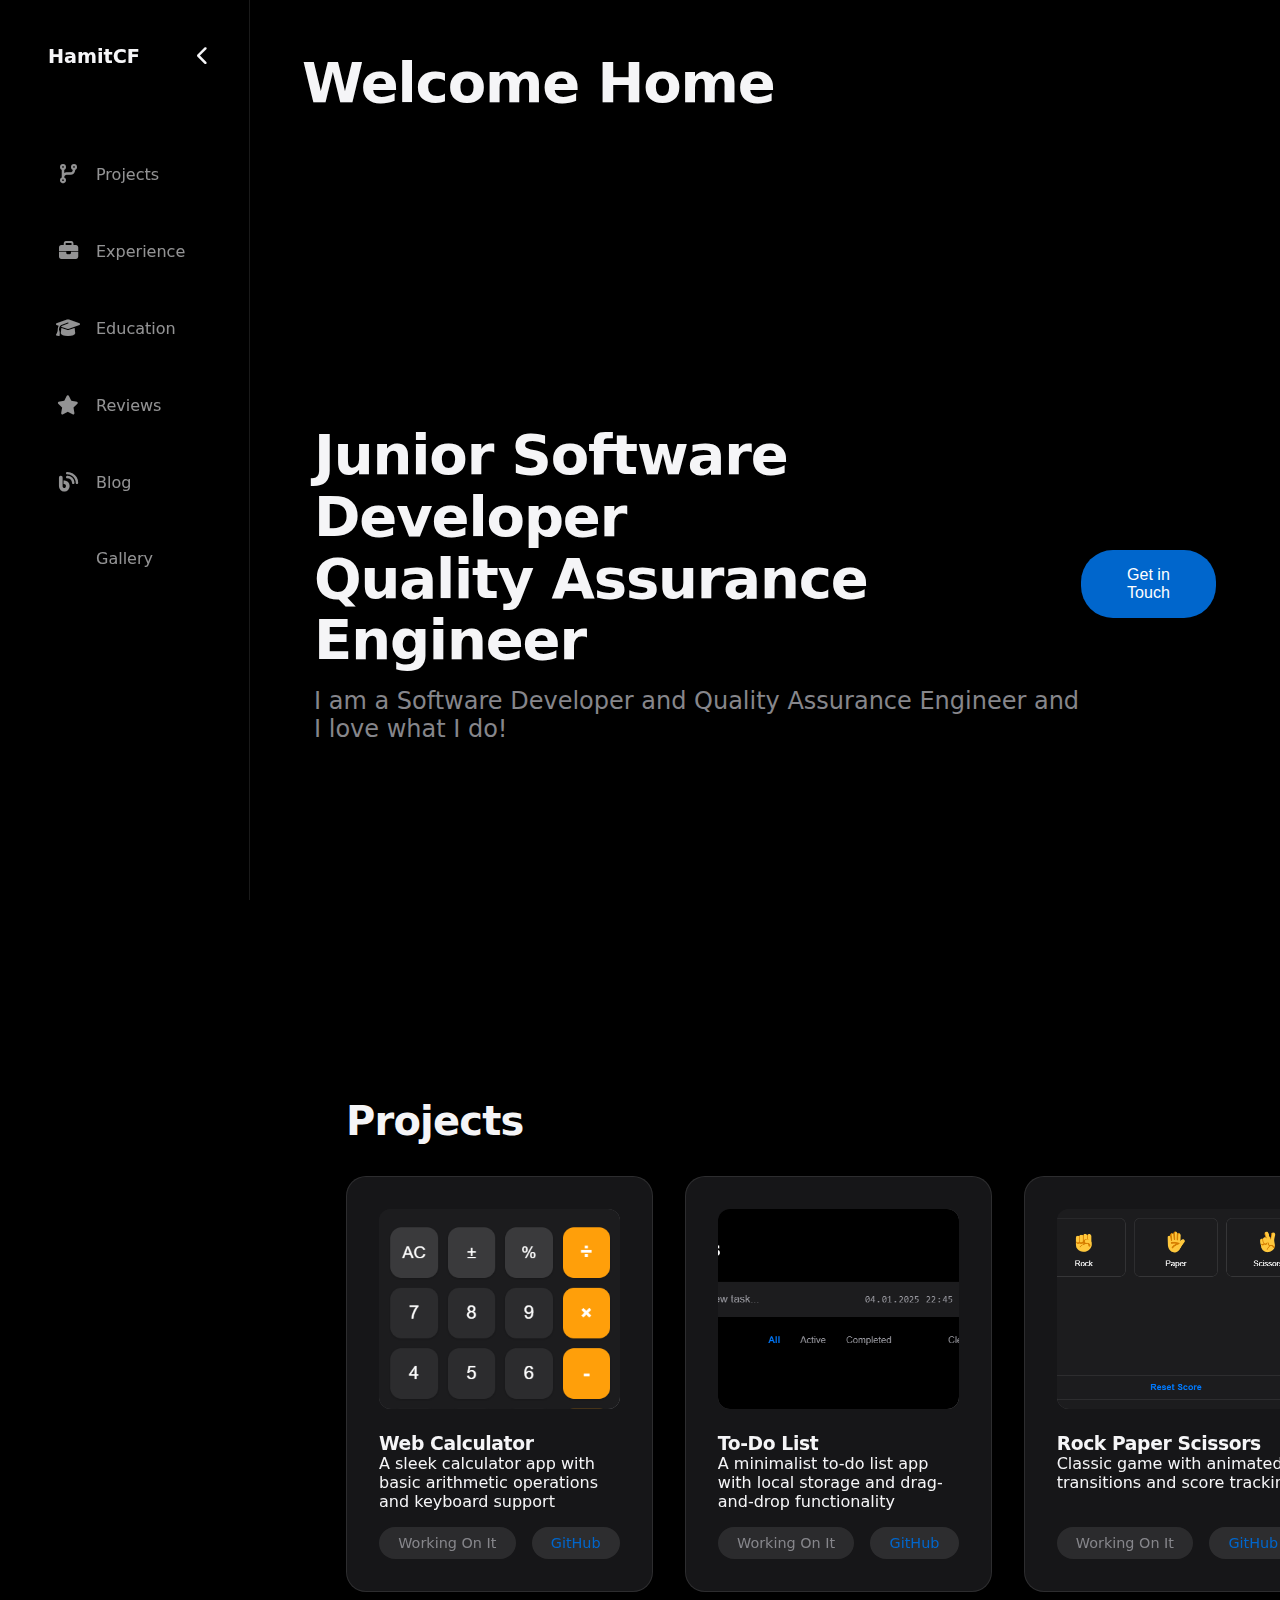
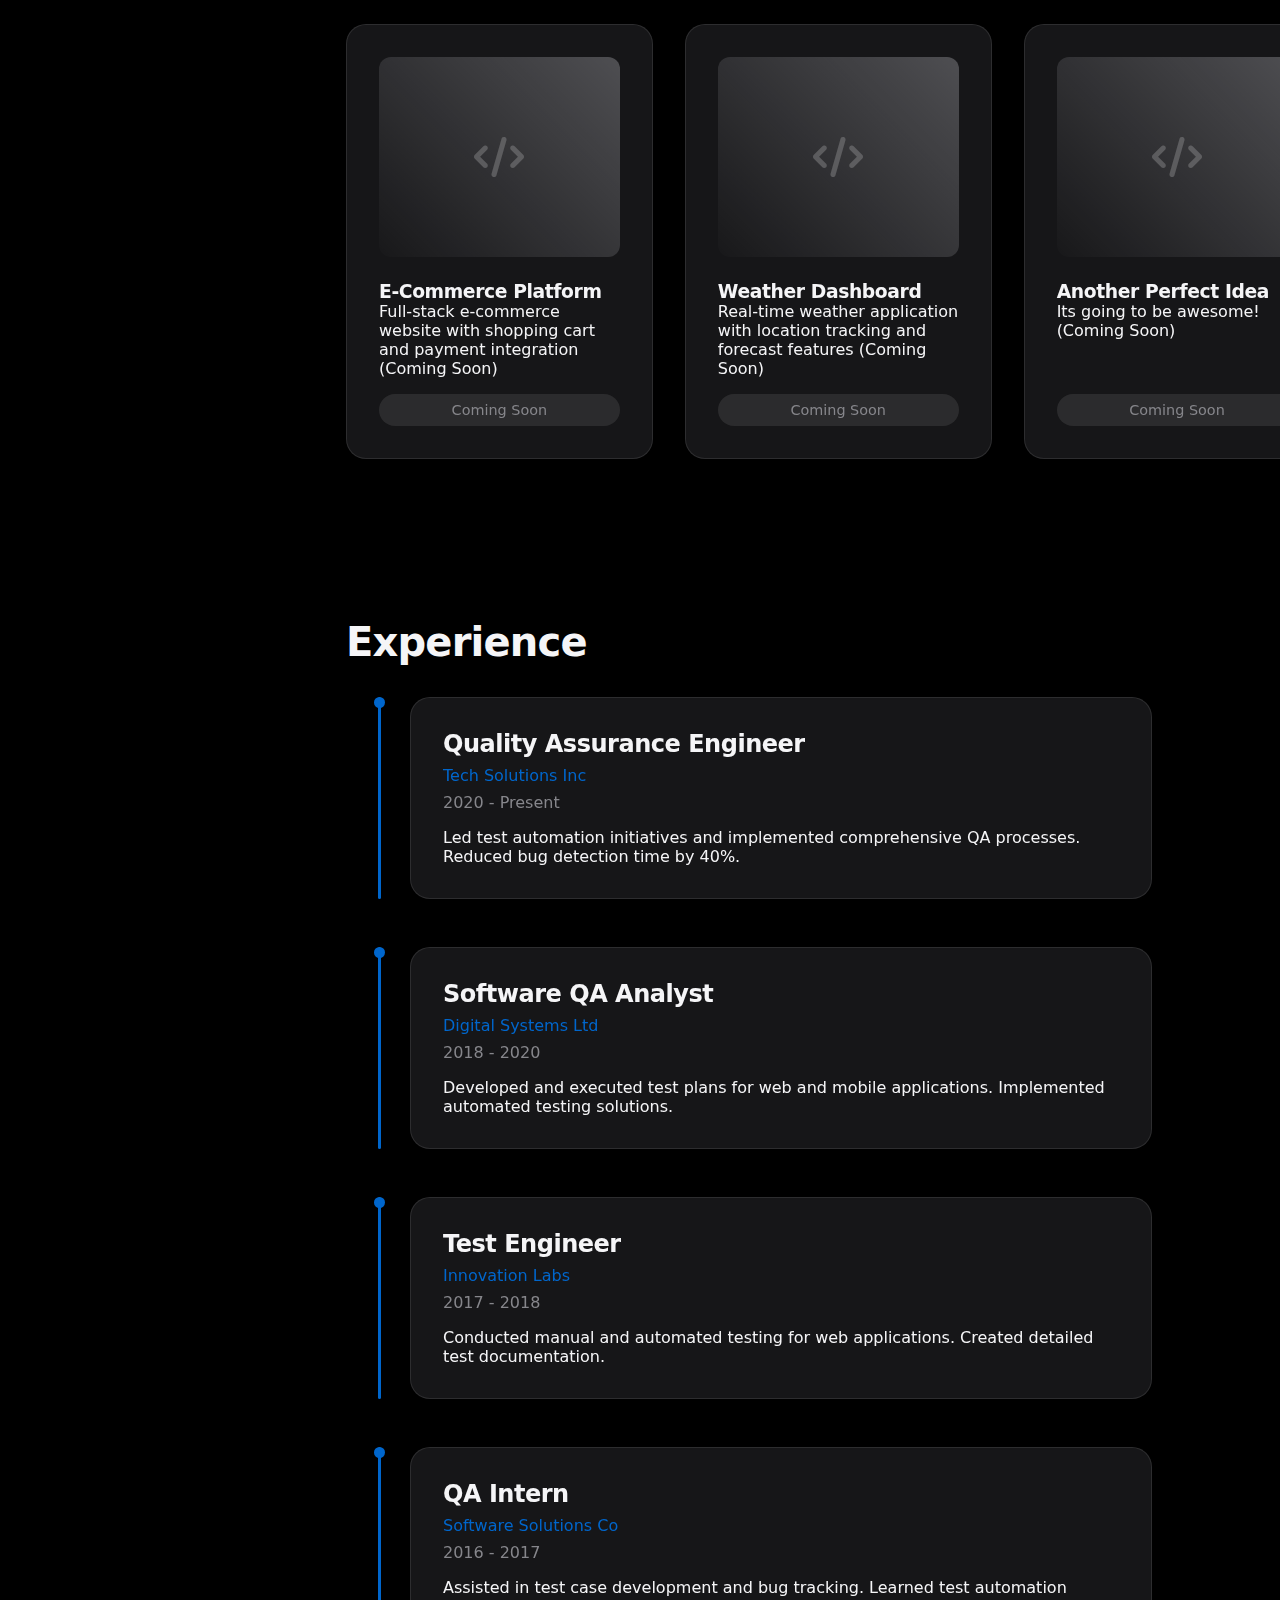
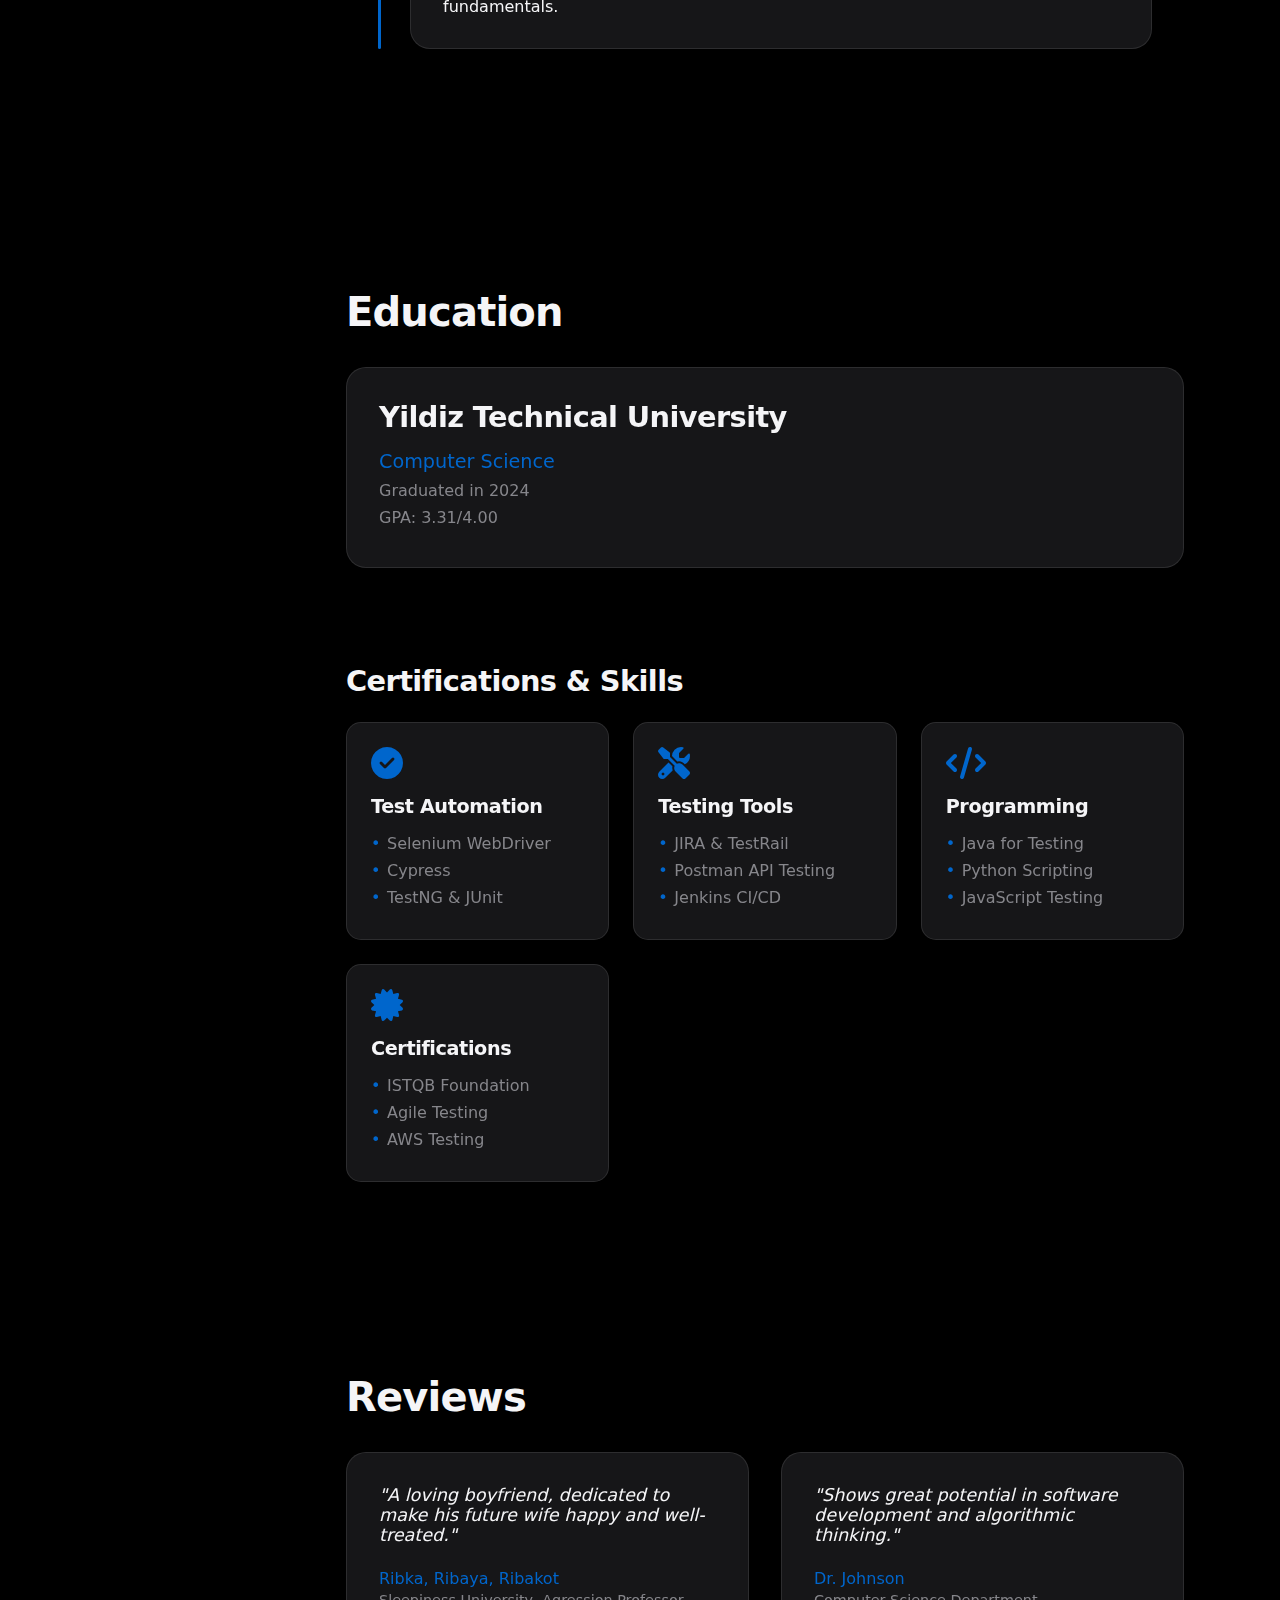
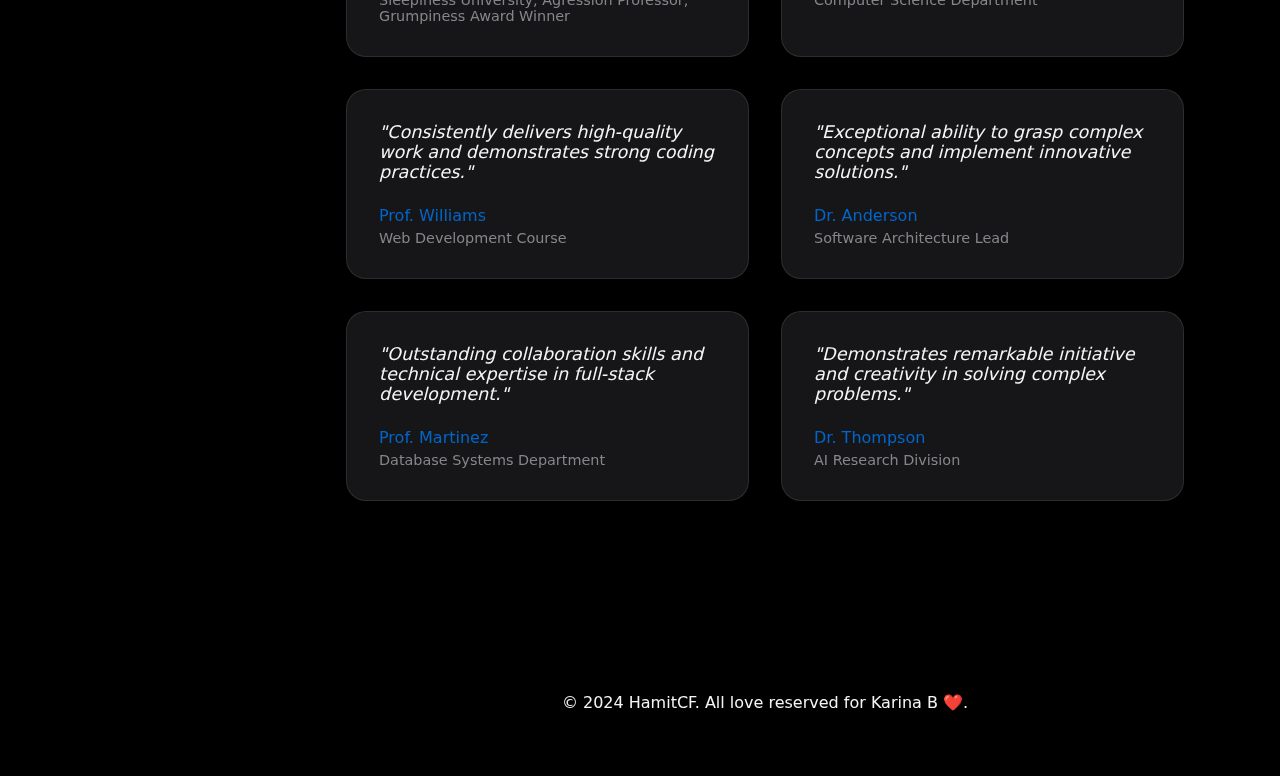
==== index.html @ ea226dde "update 19:34" ====
<!DOCTYPE html>
<html lang="en">
<head>
    <meta charset="UTF-8">
    <meta name="viewport" content="width=device-width, initial-scale=1.0">
    <meta name="theme-color" content="#000000">
    <title>Portfolio | Junior Software Developer / Quality Assurance Engineer</title>
    <link rel="stylesheet" href="styles.css">
    <link rel="stylesheet" href="https://cdnjs.cloudflare.com/ajax/libs/font-awesome/6.5.1/css/all.min.css">
</head>
<body>
    <div class="sidebar-overlay"></div>
    <nav class="sidebar">
        <div class="sidebar-header">
            <div class="nav-brand">HamitCF</div>
            <button class="sidebar-toggle" aria-label="Toggle sidebar">
                <i class="fas fa-chevron-left"></i>
            </button>
        </div>
        <div class="nav-links">
            <a href="#projects">
                <i class="fas fa-code-branch"></i>
                <span>Projects</span>
            </a>
            <a href="#experience">
                <i class="fas fa-briefcase"></i>
                <span>Experience</span>
            </a>
            <a href="#education">
                <i class="fas fa-graduation-cap"></i>
                <span>Education</span>
            </a>
            <a href="#reviews">
                <i class="fas fa-star"></i>
                <span>Reviews</span>
            </a>
            <a href="/web2.2/blog.html">
                <i class="fa-solid fa-blog"></i>
                <span>Blog</span>
            </a>
            <a href="/grid-gallery-design/index.html">
                <i class="fa fa-picture-o"></i>
                <span>Gallery</span>
            </a>
        </div>
    </nav>

    <main class="main-content">
        <header class="container">
            <h1>Welcome Home</h1>
        </header>

        <section class="hero">
            <div class="hero-content animate fade-in-left">
                <h1>Junior Software Developer 
                    <br> Quality Assurance Engineer</h1>
                <p>I am a Software Developer and Quality Assurance Engineer and I love what I do!</p>
            </div>
            <button class="cta-button animate fade-in-right" id="get-in-touch">Get in Touch</button>
        </section>

        <section id="projects" class="projects">
            <div class="section-container">
                <h2>Projects</h2>
                <div class="project-grid">
                    <div class="project-card">
                        <div class="project-image">
                            <img src="assets/projects/calculator.png" alt="Calculator Project" loading="lazy">
                        </div>
                        <h3>Web Calculator</h3>
                        <p>A sleek calculator app with basic arithmetic operations and keyboard support</p>
                        <div class="project-links">
                            <span class="project-link disabled">Working On It</span>
                            <!-- <a href="calculator/index.html" class="project-link">Live Demo</a> -->
                            <a href="https://github.com/hamitcf1/web2.2/tree/main/calculator" class="project-link">GitHub</a>
                        </div>
                    </div>
                    <div class="project-card">
                        <div class="project-image">
                            <img src="assets/projects/todo.png" alt="Todo List Project" loading="lazy">
                        </div>
                        <h3>To-Do List</h3>
                        <p>A minimalist to-do list app with local storage and drag-and-drop functionality</p>
                        <div class="project-links">
                            <span class="project-link disabled">Working On It</span>
                            <!-- <a href="todo/index.html" class="project-link">Live Demo</a> -->
                            <a href="https://github.com/hamitcf1/web2.2/tree/main/todo" class="project-link">GitHub</a>
                        </div>
                    </div>
                    <div class="project-card">
                        <div class="project-image">
                            <img src="assets/projects/rps.png" alt="Rock Paper Scissors Project" loading="lazy">
                        </div>
                        <h3>Rock Paper Scissors</h3>
                        <p>Classic game with animated transitions and score tracking</p>
                        <div class="project-links">
                            <span class="project-link disabled">Working On It</span>
                            <!-- <a href="rps/index.html" class="project-link">Live Demo</a> -->
                            <a href="https://github.com/hamitcf1/web2.2/tree/main/rps" class="project-link">GitHub</a>
                        </div>
                    </div>
                    <div class="project-card upcoming">
                        <div class="project-image upcoming-img"></div>
                        <h3>E-Commerce Platform</h3>
                        <p>Full-stack e-commerce website with shopping cart and payment integration (Coming Soon)</p>
                        <div class="project-links">
                            <span class="project-link disabled">Coming Soon</span>
                        </div>
                    </div>
                    <div class="project-card upcoming">
                        <div class="project-image upcoming-img"></div>
                        <h3>Weather Dashboard</h3>
                        <p>Real-time weather application with location tracking and forecast features (Coming Soon)</p>
                        <div class="project-links">
                            <span class="project-link disabled">Coming Soon</span>
                        </div>
                    </div>
                    <div class="project-card upcoming">
                        <div class="project-image upcoming-img"></div>
                        <h3>Another Perfect Idea</h3>
                        <p>Its going to be awesome! <br> (Coming Soon)</p>
                        <div class="project-links">
                            <span class="project-link disabled">Coming Soon</span>
                        </div>
                    </div>
                </div>
            </div>
        </section>

        <section id="experience" class="section">
            <div class="section-container">
                <h2>Experience</h2>
                <div class="timeline">
                    <div class="timeline-item animate fade-in-left delay-1">
                        <div class="timeline-content">
                            <h3>Quality Assurance Engineer</h3>
                            <p class="company">Tech Solutions Inc</p>
                            <p class="period">2020 - Present</p>
                            <p class="description">Led test automation initiatives and implemented comprehensive QA processes. Reduced bug detection time by 40%.</p>
                        </div>
                    </div>
                    
                    <div class="timeline-item animate fade-in-left delay-2">
                        <div class="timeline-content">
                            <h3>Software QA Analyst</h3>
                            <p class="company">Digital Systems Ltd</p>
                            <p class="period">2018 - 2020</p>
                            <p class="description">Developed and executed test plans for web and mobile applications. Implemented automated testing solutions.</p>
                        </div>
                    </div>
                    
                    <div class="timeline-item animate fade-in-left delay-3">
                        <div class="timeline-content">
                            <h3>Test Engineer</h3>
                            <p class="company">Innovation Labs</p>
                            <p class="period">2017 - 2018</p>
                            <p class="description">Conducted manual and automated testing for web applications. Created detailed test documentation.</p>
                        </div>
                    </div>
                    
                    <div class="timeline-item animate fade-in-left delay-4">
                        <div class="timeline-content">
                            <h3>QA Intern</h3>
                            <p class="company">Software Solutions Co</p>
                            <p class="period">2016 - 2017</p>
                            <p class="description">Assisted in test case development and bug tracking. Learned test automation fundamentals.</p>
                        </div>
                    </div>
                </div>
            </div>
        </section>

        <section id="education" class="section">
            <div class="section-container">
                <h2>Education</h2>
                <div class="education-wrapper">
                    <div class="education-main">
                        <div class="education-card">
                            <h3>Yildiz Technical University</h3>
                            <p class="degree">Computer Science</p>
                            <p class="period">Graduated in 2024</p>
                            <p class="gpa">GPA: 3.31/4.00</p>
                        </div>
                    </div>
                    
                    <div class="certificates-section">
                        <h3>Certifications & Skills</h3>
                        <div class="certificates-grid">
                            <div class="cert-card">
                                <i class="fas fa-check-circle"></i>
                                <h4>Test Automation</h4>
                                <ul>
                                    <li>Selenium WebDriver</li>
                                    <li>Cypress</li>
                                    <li>TestNG & JUnit</li>
                                </ul>
                            </div>
                            <div class="cert-card">
                                <i class="fas fa-tools"></i>
                                <h4>Testing Tools</h4>
                                <ul>
                                    <li>JIRA & TestRail</li>
                                    <li>Postman API Testing</li>
                                    <li>Jenkins CI/CD</li>
                                </ul>
                            </div>
                            <div class="cert-card">
                                <i class="fas fa-code"></i>
                                <h4>Programming</h4>
                                <ul>
                                    <li>Java for Testing</li>
                                    <li>Python Scripting</li>
                                    <li>JavaScript Testing</li>
                                </ul>
                            </div>
                            <div class="cert-card">
                                <i class="fas fa-certificate"></i>
                                <h4>Certifications</h4>
                                <ul>
                                    <li>ISTQB Foundation</li>
                                    <li>Agile Testing</li>
                                    <li>AWS Testing</li>
                                </ul>
                            </div>
                        </div>
                    </div>
                </div>
            </div>
        </section>

        <section id="reviews" class="section">
            <div class="section-container">
                <h2>Reviews</h2>
                <div class="reviews-grid">
                    <div class="review-card animate fade-in-up delay-1">
                        <p class="review-text">"A loving boyfriend, dedicated to make his future wife happy and well-treated."</p>
                        <div class="reviewer">
                            <p class="reviewer-name">Ribka, Ribaya, Ribakot</p>
                            <p class="reviewer-title">Sleepiness University, Agression Professor, Grumpiness Award Winner</p>
                        </div>
                    </div>
                    <div class="review-card animate fade-in-up delay-2">
                        <p class="review-text">"Shows great potential in software development and algorithmic thinking."</p>
                        <div class="reviewer">
                            <p class="reviewer-name">Dr. Johnson</p>
                            <p class="reviewer-title">Computer Science Department</p>
                        </div>
                    </div>
                    <div class="review-card animate fade-in-up delay-3">
                        <p class="review-text">"Consistently delivers high-quality work and demonstrates strong coding practices."</p>
                        <div class="reviewer">
                            <p class="reviewer-name">Prof. Williams</p>
                            <p class="reviewer-title">Web Development Course</p>
                        </div>
                    </div>
                    <div class="review-card animate fade-in-up delay-4">
                        <p class="review-text">"Exceptional ability to grasp complex concepts and implement innovative solutions."</p>
                        <div class="reviewer">
                            <p class="reviewer-name">Dr. Anderson</p>
                            <p class="reviewer-title">Software Architecture Lead</p>
                        </div>
                    </div>
                    <div class="review-card animate fade-in-up delay-5">
                        <p class="review-text">"Outstanding collaboration skills and technical expertise in full-stack development."</p>
                        <div class="reviewer">
                            <p class="reviewer-name">Prof. Martinez</p>
                            <p class="reviewer-title">Database Systems Department</p>
                        </div>
                    </div>
                    <div class="review-card animate fade-in-up delay-6">
                        <p class="review-text">"Demonstrates remarkable initiative and creativity in solving complex problems."</p>
                        <div class="reviewer">
                            <p class="reviewer-name">Dr. Thompson</p>
                            <p class="reviewer-title">AI Research Division</p>
                        </div>
                    </div>
                </div>
            </div>
        </section>

        <div id="contact-modal" class="modal">
            <div class="modal-content animate scale-up">
                <button class="modal-close">×</button>
                <h2>Get in Touch</h2>
                <div class="contact-links">
                    <a href="https://github.com/hamitcf1" class="contact-link">
                        <i class="fab fa-github"></i>
                        GitHub
                    </a>
                    <a href="https://linkedin.com/in/hamitcf" class="contact-link">
                        <i class="fab fa-linkedin"></i>
                        LinkedIn
                    </a>
                    <a href="https://x.com/hamitcf" class="contact-link">
                        <i class="fa-brands fa-x-twitter"></i>
                        X
                    </a>
                    <a href="mailto:hamitfindik2@gmail.com" class="contact-link">
                        <i class="fas fa-envelope"></i>
                        hamitfindik2@gmail.com
                    </a>
                </div>
            </div>
        </div>

        <footer class="footer">
            <div class="footer-content">
                <p>&copy; 2024 HamitCF. All love reserved for Karina B &#10084;&#65039;.</p>
            </div>
        </footer>
    </main>
    <script src="script.js"></script>
    <script src="projects.js"></script>
</body>
</html>
---- styles.css ----
:root {
    --background: #000000;
    --text: #f5f5f7;
    --secondary-text: #86868b;
    --accent: #0066cc;
    --card-bg: rgba(28, 28, 30, 0.8);
    --nav-bg: rgba(0, 0, 0, 0.8);
    --border-color: rgba(255, 255, 255, 0.1);
    --container-width: 1200px;
    --spacing-lg: 20px;
    --font-primary: -apple-system, BlinkMacSystemFont, 'SF Pro Text', 'SF Pro Display', system-ui, sans-serif;
    --font-display: 'SF Pro Display', -apple-system, BlinkMacSystemFont, system-ui, sans-serif;
}

* {
    margin: 0;
    padding: 0;
    box-sizing: border-box;
}

body {
    font-family: var(--font-primary);
    background-color: var(--background);
    color: var(--text);
    transition: background-color 0.3s ease, color 0.3s ease;
    -webkit-font-smoothing: antialiased;
    -moz-osx-font-smoothing: grayscale;
}

.sidebar {
    position: fixed;
    left: 0;
    top: 0;
    height: 100vh;
    width: 250px;
    background: var(--nav-bg);
    backdrop-filter: blur(10px);
    padding: 2rem;
    display: flex;
    flex-direction: column;
    z-index: 1000;
    transition: all 0.3s ease;
    border-right: 1px solid var(--border-color);
}

/* Collapsed sidebar state */
.sidebar.collapsed {
    width: 80px;
    padding: 2rem 1rem;
}

.sidebar-header {
    display: flex;
    align-items: center;
    justify-content: space-between;
    margin-bottom: 2rem;
}

.sidebar-toggle {
    background: none;
    border: none;
    color: var(--text);
    cursor: pointer;
    padding: 0.5rem;
    border-radius: 50%;
    display: flex;
    align-items: center;
    justify-content: center;
    transition: all 0.3s ease;
}

.sidebar-toggle:hover {
    background: rgba(0, 122, 255, 0.1);
    color: var(--accent);
}

/* Rotate icon when sidebar is collapsed */
.sidebar.collapsed .sidebar-toggle i {
    transform: rotate(180deg);
}

/* Adjust nav links in collapsed state */
.sidebar.collapsed .nav-links a span {
    opacity: 0;
    width: 0;
    display: none;
}

.sidebar.collapsed .nav-brand {
    font-size: 0;
}

.sidebar.collapsed .nav-brand::first-letter {
    font-size: 1.2rem;
}

.nav-links {
    display: flex;
    flex-direction: column;
    gap: 1rem;
    margin-top: 2rem;
    align-items: flex-start;
    width: 100%;
}

.nav-links a {
    display: flex;
    align-items: center;
    gap: 1rem;
    width: 100%;
    padding: 0.8rem 1rem;
    border-radius: 0.8rem;
    transition: all 0.3s ease;
    color: var(--text);
    opacity: 0.7;
}

.nav-links a i {
    min-width: 24px;
    text-align: center;
    font-size: 1.1rem;
}

.theme-toggle {
    display: none;
}

.main-content {
    margin-left: 250px;
    padding: 2rem;
    transition: margin-left 0.3s ease;
}

.main-content.expanded {
    margin-left: 80px;
}

/* Update mobile styles */
@media screen and (max-width: 768px) {
    .sidebar {
        transform: translateX(-100%);
    }

    .sidebar.active {
        transform: translateX(0);
        width: 250px;
    }

    .main-content {
        margin-left: 0;
    }

    .main-content.expanded {
        margin-left: 0;
    }
}

/* Clean up redundant styles */
.navbar,
.nav-brand,
.nav-links a {
    /* Keep existing styles but update for sidebar context */
    color: var(--nav-text);
    text-decoration: none;
    padding: 0.8rem 1rem;
    border-radius: 0.8rem;
    transition: all 0.3s ease;
}

.nav-links a:hover {
    background: rgba(255, 255, 255, 0.1);
    color: var(--accent);
}

.hero {
    height: 100vh;
    display: flex;
    justify-content: space-between;
    align-items: center;
    padding: 0 2rem;
    max-width: 1200px;
    margin: 0 auto;
}

.hero h1 {
    font-size: 3.5rem;
    margin-bottom: 1rem;
}

.hero p {
    font-size: 1.5rem;
    color: var(--secondary-text);
}

.cta-button {
    background-color: var(--accent);
    color: white;
    border: none;
    padding: 1rem 2rem;
    border-radius: 2rem;
    font-size: 1rem;
    cursor: pointer;
    transition: all 0.3s ease;
    position: relative;
    overflow: hidden;
}

.cta-button:hover {
    transform: translateY(-3px) scale(1.05);
    box-shadow: 0 10px 20px rgba(0, 122, 255, 0.2);
}

.cta-button:active {
    transform: translateY(0) scale(0.95);
}

.projects {
    padding: 4rem 2rem;
    max-width: 1200px;
    margin: 0 auto;
}

.projects h2 {
    font-size: 2.5rem;
    margin-bottom: 2rem;
}

.project-grid {
    display: grid;
    grid-template-columns: repeat(3, 1fr);
    gap: 2rem;
}

.project-card {
    background: var(--card-bg);
    backdrop-filter: blur(20px);
    border-radius: 1.5rem;
    padding: 2rem;
    transition: all 0.3s ease;
    box-shadow: 0 4px 20px rgba(0, 0, 0, 0.1);
    position: relative;
    z-index: 1;
}

.project-card:hover {
    transform: translateY(-5px) scale(1.02);
    box-shadow: 0 8px 30px rgba(0, 0, 0, 0.15);
    background: rgba(255, 255, 255, 0.9);
}

.project-image {
    width: 100%;
    height: 200px;
    border-radius: 12px;
    overflow: hidden;
    margin-bottom: 1.5rem;
    background: linear-gradient(135deg, var(--card-bg), var(--secondary-text));
    position: relative;
}

.project-image img {
    width: 100%;
    height: 100%;
    object-fit: cover;
    transition: transform 0.3s ease;
}

/* Image error handling */
.project-image img:not([src]),
.project-image img[src=""],
.project-image img.error {
    display: none;
}

/* Placeholder icon for missing images */
.project-image:not(:has(img[src])):after {
    content: '\f121';
    font-family: 'Font Awesome 6 Free';
    font-weight: 900;
    position: absolute;
    top: 50%;
    left: 50%;
    transform: translate(-50%, -50%);
    font-size: 2.5rem;
    color: var(--text);
    opacity: 0.5;
}

/* Hover effect only when image exists */
.project-card:hover .project-image img:not(.error) {
    transform: scale(1.05);
}

/* Placeholder for upcoming projects */
.project-image.upcoming {
    background: linear-gradient(45deg, var(--card-bg), var(--secondary-text));
    opacity: 0.5;
}

/* Responsive adjustments */
@media screen and (max-width: 768px) {
    .project-image {
        height: 180px;
    }
}

.project-links {
    position: relative;
    z-index: 2;
    display: flex;
    gap: 1rem;
    margin-top: 1rem;
}

.project-link {
    color: var(--accent);
    text-decoration: none;
    font-size: 0.9rem;
    padding: 0.5rem 1.2rem;
    border-radius: 1.5rem;
    transition: all 0.3s ease;
    background: rgba(255, 255, 255, 0.1);
    position: relative;
    z-index: 3;
    cursor: pointer;
    flex: 1;
    text-align: center;
    white-space: nowrap;
}

.project-link:hover {
    background: var(--accent);
    color: white;
    transform: scale(1.05);
}

.calculator-img {
    background-image: url('assets/calculator.png');
    background-size: cover;
    background-position: center;
}

.todo-img {
    background-image: url('assets/todo.png');
    background-size: cover;
    background-position: center;
}

.rps-img {
    background-image: url('assets/rps.png');
    background-size: cover;
    background-position: center;
}

@media (max-width: 768px) {
    .project-grid {
        grid-template-columns: 1fr;
    }

    .hero h1 {
        font-size: 2.5rem;
    }

    .hero p {
        font-size: 1.2rem;
    }

    .nav-links {
        gap: 1rem;
    }
}

.section {
    min-height: 100vh;
    padding: 8rem 0;
    position: relative;
    scroll-margin-top: 2rem;
}

.section h2 {
    font-size: 2.5rem;
    font-weight: 600;
    letter-spacing: -0.02em;
    margin-bottom: 2rem;
    color: var(--text);
}

/* Timeline styles for Experience */
.timeline {
    position: relative;
    max-width: 1200px;
    margin: 0 auto;
    padding: 0 2rem;
}

.timeline-item {
    margin-bottom: 3rem;
    position: relative;
    padding-left: 2rem;
    max-width: 800px;
}

.timeline-item::before {
    content: '';
    position: absolute;
    left: 0;
    top: 0;
    width: 3px;
    height: 100%;
    background-color: var(--accent);
    border-radius: 1.5px;
}

.timeline-item::after {
    content: '';
    position: absolute;
    left: -4px;
    top: 0;
    width: 11px;
    height: 11px;
    border-radius: 50%;
    background-color: var(--accent);
}

.timeline-content {
    background: var(--card-bg);
    padding: 2rem;
    border-radius: 1.5rem;
    box-shadow: 0 4px 20px rgba(0, 0, 0, 0.1);
}

.timeline-content h3 {
    color: var(--text);
    font-size: 1.5rem;
    margin-bottom: 0.5rem;
}

.company {
    color: var(--accent);
    font-weight: 500;
    margin-bottom: 0.5rem;
}

.period {
    color: var(--secondary-text);
    margin-bottom: 1rem;
}

.timeline-item:hover .timeline-content {
    transform: translateX(10px) scale(1.02);
    box-shadow: 0 8px 30px rgba(0, 0, 0, 0.15);
    background: rgba(255, 255, 255, 0.9);
}

/* Education styles */
.education-content {
    display: grid;
    grid-template-columns: 1fr 1fr;
    gap: 2rem;
    background: var(--card-bg);
    border-radius: 20px;
    padding: 2rem;
}

.education-content:hover {
    transform: translateY(-5px) scale(1.01);
    box-shadow: 0 8px 30px rgba(0, 0, 0, 0.15);
    background: rgba(255, 255, 255, 0.9);
}

.education-main {
    margin-bottom: 2rem;
}

.education-main h3 {
    font-size: 1.8rem;
    color: var(--text);
    margin-bottom: 0.5rem;
}

.degree {
    color: var(--accent);
    font-size: 1.2rem;
    margin-bottom: 0.5rem;
}

.courses h4 {
    color: var(--text);
    font-size: 1.2rem;
    margin-bottom: 1.5rem;
    font-weight: 600;
}

.courses ul {
    list-style: none;
    display: grid;
    grid-template-columns: 1fr;
    gap: 1rem;
}

.courses li {
    color: var(--text);
    padding: 0.8rem 1rem;
    background: rgba(255, 255, 255, 0.1);
    border-radius: 8px;
    font-size: 0.95rem;
    transition: all 0.3s ease;
}

.courses li:hover {
    transform: translateX(5px);
    background: rgba(255, 255, 255, 0.15);
}

.dark-theme .courses li {
    background: rgba(255, 255, 255, 0.1);
}

.dark-theme .courses li:hover {
    background: rgba(255, 255, 255, 0.15);
}

/* Reviews styles */
.reviews-grid {
    display: grid;
    grid-template-columns: repeat(auto-fit, minmax(300px, 1fr));
    gap: 2rem;
}

.review-card {
    background: var(--card-bg);
    backdrop-filter: blur(20px);
    padding: 2rem;
    border-radius: 1.5rem;
    box-shadow: 0 4px 20px rgba(0, 0, 0, 0.1);
    transition: all 0.3s ease;
}

.review-card:hover {
    transform: translateY(-5px) scale(1.02);
    box-shadow: 0 8px 30px rgba(0, 0, 0, 0.15);
    background: rgba(255, 255, 255, 0.9);
}

.review-text {
    font-size: 1.1rem;
    color: var(--text);
    margin-bottom: 1.5rem;
    font-style: italic;
}

.reviewer-name {
    color: var(--accent);
    font-weight: 500;
    margin-bottom: 0.3rem;
}

.reviewer-title {
    color: var(--secondary-text);
    font-size: 0.9rem;
}

/* Responsive adjustments */
@media (max-width: 768px) {
    .section {
        padding: 4rem 1rem;
    }

    .section h2 {
        font-size: 2rem;
        margin-bottom: 2rem;
    }

    .timeline-content {
        padding: 1.5rem;
    }

    .education-content {
        padding: 1.5rem;
    }

    .courses ul {
        grid-template-columns: 1fr;
    }
}

/* Smooth scrolling for the whole page */
html {
    scroll-behavior: smooth;
}

/* Add transition properties to animated elements */
.project-card,
.timeline-item,
.education-content,
.review-card {
    transition: transform 0.3s ease, opacity 0.3s ease;
}

/* Dark theme adjustments */
.project-card:hover,
.timeline-content:hover,
.education-content:hover,
.review-card:hover {
    background: rgba(28, 28, 30, 0.95);
}

/* Add subtle gradient border on hover */
.project-card::before,
.timeline-content::before,
.education-content::before,
.review-card::before {
    content: '';
    position: absolute;
    inset: -1px;
    border-radius: inherit;
    padding: 1px;
    background: linear-gradient(
        135deg,
        rgba(255, 255, 255, 0.5),
        rgba(0, 122, 255, 0.5)
    );
    -webkit-mask: linear-gradient(#fff 0 0) content-box,
                 linear-gradient(#fff 0 0);
    mask: linear-gradient(#fff 0 0) content-box,
          linear-gradient(#fff 0 0);
    -webkit-mask-composite: xor;
    mask-composite: exclude;
    opacity: 0;
    transition: opacity 0.3s ease;
    z-index: 0;
    pointer-events: none;
}

.project-card:hover::before,
.timeline-content:hover::before,
.education-content:hover::before,
.review-card:hover::before {
    opacity: 1;
}

/* Add relative positioning for gradient border */
.project-card,
.timeline-content,
.education-content,
.review-card {
    position: relative;
}

/* Modal styles */
.modal {
    position: fixed;
    top: 0;
    left: 0;
    right: 0;
    bottom: 0;
    background: rgba(0, 0, 0, 0.5);
    display: flex;
    align-items: center;
    justify-content: center;
    opacity: 0;
    visibility: hidden;
    transition: all 0.3s ease;
    backdrop-filter: blur(5px);
    z-index: 2000;
}

.modal.show {
    opacity: 1;
    visibility: visible;
}

.modal-content {
    background: var(--card-bg);
    padding: 2rem;
    border-radius: 20px;
    position: relative;
    width: 90%;
    max-width: 500px;
    transform: scale(0.8);
    transition: all 0.3s ease;
    border: 1px solid var(--border-color);
    backdrop-filter: blur(20px);
}

.modal.show .modal-content {
    transform: scale(1);
}

.modal-close {
    position: absolute;
    top: 1rem;
    right: 1rem;
    background: none;
    border: none;
    font-size: 1.5rem;
    cursor: pointer;
    color: var(--text);
    width: 30px;
    height: 30px;
    border-radius: 50%;
    display: flex;
    align-items: center;
    justify-content: center;
    transition: all 0.3s ease;
}

.modal-close:hover {
    background: rgba(255, 255, 255, 0.1);
}

.contact-links {
    display: grid;
    gap: 1rem;
    margin-top: 1.5rem;
}

.contact-link {
    display: flex;
    align-items: center;
    gap: 1rem;
    padding: 1rem;
    background: rgba(255, 255, 255, 0.1);
    border-radius: 12px;
    color: var(--text);
    text-decoration: none;
    transition: all 0.3s ease;
}

.contact-link:hover {
    background: rgba(255, 255, 255, 0.2);
    transform: translateX(5px);
}

.contact-link i {
    font-size: 1.2rem;
    color: var(--accent);
}

/* Update course items styling */
.courses ul {
    display: grid;
    grid-template-columns: repeat(auto-fit, minmax(200px, 1fr));
    gap: 1rem;
}

.courses li {
    opacity: 0;
    transform: translateY(20px);
}

.courses li.animate {
    animation: fadeInUp 0.6s ease forwards;
}

/* Stagger the animations */
.courses li:nth-child(1) { animation-delay: 0.1s; }
.courses li:nth-child(2) { animation-delay: 0.2s; }
.courses li:nth-child(3) { animation-delay: 0.3s; }
.courses li:nth-child(4) { animation-delay: 0.4s; }
.courses li:nth-child(5) { animation-delay: 0.5s; }
.courses li:nth-child(6) { animation-delay: 0.6s; }

/* Ensure the content inside cards is clickable */
.project-card *,
.timeline-content *,
.education-content *,
.review-card * {
    position: relative;
    z-index: 2;
}

.scroll-animation {
    opacity: 0;
    transform: translateY(20px);
    transition: opacity 0.6s ease, transform 0.6s ease;
}

.scroll-animation.visible {
    opacity: 1;
    transform: translateY(0);
}

/* Add staggered delays for multiple elements */
.scroll-animation:nth-child(2) { transition-delay: 0.2s; }
.scroll-animation:nth-child(3) { transition-delay: 0.4s; }
.scroll-animation:nth-child(4) { transition-delay: 0.6s; }

.mobile-menu-btn {
    display: none;
    background: none;
    border: none;
    cursor: pointer;
    padding: 10px;
}

.hamburger {
    display: block;
    width: 25px;
    height: 3px;
    background: var(--text-color);
    position: relative;
    transition: all 0.3s;
}

.hamburger::before,
.hamburger::after {
    content: '';
    position: absolute;
    width: 25px;
    height: 3px;
    background: var(--text-color);
    transition: all 0.3s;
}

.hamburger::before {
    top: -8px;
}

.hamburger::after {
    top: 8px;
}

@media screen and (max-width: 768px) {
    .navbar {
        padding: 1rem;
        background: var(--nav-bg);
        z-index: 1000;
    }
    
    .mobile-menu-btn {
        display: block;
        z-index: 1001;
    }
    
    .hamburger,
    .hamburger::before,
    .hamburger::after {
        background: var(--nav-text);
    }
    
    .nav-links {
        position: fixed;
        top: 0;
        right: -100%;
        height: 100vh;
        width: 70%;
        background: var(--nav-bg);
        flex-direction: column;
        padding: 80px 20px;
        transition: right 0.3s ease;
        z-index: 1000;
    }
    
    .nav-links.active {
        right: 0;
        box-shadow: -5px 0 15px rgba(0, 0, 0, 0.1);
    }
    
    .nav-brand {
        color: var(--nav-text);
        z-index: 1001;
    }
    
    .nav-links a {
        margin: 15px 0;
        font-size: 1.2rem;
        color: var(--nav-text);
    }
    
    .theme-toggle {
        margin-top: 20px;
    }
    
    /* Hamburger animation when menu is open */
    .mobile-menu-btn.active .hamburger {
        background: transparent;
    }
    
    .mobile-menu-btn.active .hamburger::before {
        transform: rotate(45deg);
        top: 0;
    }
    
    .mobile-menu-btn.active .hamburger::after {
        transform: rotate(-45deg);
        top: 0;
    }
} 

/* Footer styles */
.footer {
    background: var(--nav-bg);
    backdrop-filter: blur(10px);
    padding: 2rem;
    margin-top: 4rem;
    text-align: center;
}

.footer-content {
    max-width: 1200px;
    margin: 0 auto;
}

.footer-links {
    display: flex;
    gap: 2rem;
}

.footer-links a {
    color: var(--nav-text);
    text-decoration: none;
    font-size: 0.9rem;
    transition: color 0.3s ease;
}

.footer-links a:hover {
    color: var(--accent);
}

@media screen and (max-width: 768px) {
    .footer-content {
        flex-direction: column;
        gap: 1rem;
        text-align: center;
    }
    
    .footer-links {
        flex-wrap: wrap;
        justify-content: center;
    }
}

/* Add these styles for the disabled project links */
.project-link.disabled {
    background: rgba(128, 128, 128, 0.2);
    color: var(--secondary-text);
    cursor: not-allowed;
    pointer-events: none;
    flex: 1;
    text-align: center;
    white-space: nowrap;
}

/* Fix project links alignment */
.project-links {
    display: flex;
    gap: 1rem;
    justify-content: space-between;
    margin-top: auto;
    padding-top: 1rem;
}

.project-card {
    display: flex;
    flex-direction: column;
    height: 100%;
}

/* Align experience section with header */
.section {
    padding: 6rem 2rem;
    max-width: 1200px;
    margin: 0 auto;
}

/* Style for upcoming project images */
.upcoming-img {
    background: linear-gradient(45deg, var(--card-bg), var(--secondary-text));
    opacity: 0.5;
}

.nav-links .theme-toggle {
    padding: 0.5rem 1rem;
    border-radius: 0.8rem;
    background: none;
    color: var(--text);
    display: flex;
    align-items: center;
    gap: 0.5rem;
}

.nav-links .theme-toggle svg {
    width: 18px;
    height: 18px;
}

.container {
    width: 100%;
    max-width: var(--container-width);
    padding: var(--spacing-lg);
}

.wrapper {
    width: 100%;
    max-width: 1200px;
    padding: 20px;
}

/* Use efficient selectors */
/* Before */
.header .nav .menu .item {
    color: blue;
}

/* After */
.menu-item {
    color: blue;
}

/* Reduce specificity */
/* Before */
#header .nav-menu .nav-item.active {
    color: red;
}

/* After */
.nav-item--active {
    color: red;
}

/* Update theme toggle position in sidebar */
.theme-toggle {
    margin-top: auto; /* Push to bottom of sidebar */
    align-self: center;
}

/* Update the nav link styles */
.nav-links a {
    color: var(--nav-text);
    text-decoration: none;
    padding: 1rem 1.5rem;
    border-radius: 0.8rem;
    transition: all 0.3s ease;
    position: relative;
    opacity: 0.6;
    display: flex;
    align-items: center;
    margin: 0.3rem 0;
}

/* Active state styling */
.nav-links a.active {
    color: var(--accent);
    background: rgba(0, 122, 255, 0.1);
    opacity: 1;
    font-weight: 600;
    transform: translateX(5px) !important;
}

/* Active indicator for nav links */
.nav-links a::before {
    content: '';
    position: absolute;
    left: 0;
    top: 50%;
    transform: translateY(-50%) scaleX(0);
    width: 4px;
    height: 70%;
    background: var(--accent);
    border-radius: 2px;
    transition: transform 0.3s ease;
}

.nav-links a.active::before {
    transform: translateY(-50%) scaleX(1);
}

/* Section styling */
section {
    min-height: 100vh;
    padding: 8rem 0;
    position: relative;
    scroll-margin-top: 2rem;
}

/* Active section indicator */
section.active {
    position: relative;
}

section.active::before {
    content: '';
    position: fixed;
    left: 0;
    width: 4px;
    background: var(--accent);
    border-radius: 2px;
    opacity: 1;
    transition: all 0.3s ease;
}

/* Container styles */
.section-container {
    max-width: 1200px;
    margin: 0 auto;
    padding: 0 2rem;
}

/* Apple-like typography */
h1 {
    font-size: 3.5rem;
    font-weight: 600;
    letter-spacing: -0.02em;
    line-height: 1.1;
}

h2 {
    font-size: 2.5rem;
    font-weight: 600;
    letter-spacing: -0.02em;
    margin-bottom: 2rem;
}

/* Enhanced card styling */
.project-card, .timeline-content, .education-content, .review-card {
    background: var(--card-bg);
    border-radius: 20px;
    padding: 2rem;
    transition: all 0.3s ease;
    backdrop-filter: blur(20px);
    border: 1px solid rgba(255, 255, 255, 0.1);
}

/* Dark/Light mode toggle styling */
.theme-toggle {
    background: var(--card-bg);
    border: none;
    border-radius: 50%;
    width: 40px;
    height: 40px;
    display: flex;
    align-items: center;
    justify-content: center;
    cursor: pointer;
    transition: all 0.3s ease;
    margin-top: auto;
    backdrop-filter: blur(10px);
    border: 1px solid rgba(255, 255, 255, 0.1);
}

.theme-toggle:hover {
    transform: scale(1.1);
    background: rgba(0, 122, 255, 0.1);
}

/* Apple-style typography system */
:root {
    /* Add font variables */
    --font-primary: -apple-system, BlinkMacSystemFont, 'SF Pro Text', 'SF Pro Display', system-ui, sans-serif;
    --font-display: 'SF Pro Display', -apple-system, BlinkMacSystemFont, system-ui, sans-serif;
}

/* Apply fonts globally */
body {
    font-family: var(--font-primary);
    -webkit-font-smoothing: antialiased;
    -moz-osx-font-smoothing: grayscale;
}

h1, h2, h3, h4, h5, h6 {
    font-family: var(--font-display);
    letter-spacing: -0.02em;
}

/* Project page header styles */
.project-header {
    position: fixed;
    top: 0;
    left: 0;
    right: 0;
    height: 60px;
    background: var(--nav-bg);
    backdrop-filter: blur(10px);
    display: flex;
    justify-content: space-between;
    align-items: center;
    padding: 0 1.5rem;
    z-index: 1000;
    border-bottom: 1px solid var(--border-color);
}

.home-button {
    display: flex;
    align-items: center;
    gap: 0.5rem;
    color: var(--text);
    text-decoration: none;
    font-size: 1rem;
    opacity: 0.8;
    transition: opacity 0.3s ease;
}

.home-button:hover {
    opacity: 1;
}

/* Education section styles */
.education-wrapper {
    display: grid;
    grid-template-columns: 1fr;
    gap: 2rem;
}

.education-card {
    background: var(--card-bg);
    border-radius: 20px;
    padding: 2rem;
    border: 1px solid var(--border-color);
    backdrop-filter: blur(10px);
}

.education-card h3 {
    font-size: 1.8rem;
    margin-bottom: 1rem;
    color: var(--text);
}

.education-card .degree {
    font-size: 1.2rem;
    color: var(--accent);
    margin-bottom: 0.5rem;
}

.education-card .period,
.education-card .gpa {
    color: var(--secondary-text);
    margin-bottom: 0.5rem;
}

/* Certificates section */
.certificates-section {
    margin-top: 2rem;
}

.certificates-section h3 {
    margin-bottom: 1.5rem;
    font-size: 1.8rem;
}

.certificates-grid {
    display: grid;
    grid-template-columns: repeat(auto-fit, minmax(250px, 1fr));
    gap: 1.5rem;
}

.cert-card {
    background: var(--card-bg);
    border-radius: 15px;
    padding: 1.5rem;
    border: 1px solid var(--border-color);
    backdrop-filter: blur(10px);
    transition: transform 0.3s ease;
}

.cert-card:hover {
    transform: translateY(-5px);
}

.cert-card i {
    font-size: 2rem;
    color: var(--accent);
    margin-bottom: 1rem;
}

.cert-card h4 {
    font-size: 1.2rem;
    margin-bottom: 1rem;
    color: var(--text);
}

.cert-card ul {
    list-style: none;
}

.cert-card li {
    color: var(--secondary-text);
    margin-bottom: 0.5rem;
    padding-left: 1rem;
    position: relative;
}

.cert-card li::before {
    content: '•';
    color: var(--accent);
    position: absolute;
    left: 0;
}

/* Make HamitCF text a button */
.nav-brand {
    cursor: pointer;
    padding: 0.8rem 1rem;
    border-radius: 0.8rem;
    transition: all 0.3s ease;
    color: var(--text);
    font-weight: 600;
    font-size: 1.2rem;
    text-decoration: none;
    display: inline-block;
}

.nav-brand:hover {
    background: rgba(0, 122, 255, 0.1);
    color: var(--accent);
}

/* Update nav links for better collapse handling */
.nav-links a {
    display: flex;
    align-items: center;
    gap: 1rem;
    white-space: nowrap;
    overflow: hidden;
}

.nav-links a i {
    min-width: 24px;
    text-align: center;
}

/* Sidebar collapsed state adjustments */
.sidebar.collapsed .nav-links {
    align-items: center;
}

.sidebar.collapsed .nav-links a {
    justify-content: center;
    padding: 0.8rem;
    width: 40px;
    height: 40px;
}

.sidebar.collapsed .nav-links a i {
    margin: 0;
    font-size: 1.2rem;
}

.sidebar.collapsed .theme-toggle {
    width: 40px;
    height: 40px;
    padding: 0;
    justify-content: center;
    align-self: center;
}

/* Ensure consistent icon sizing */
.nav-links a i,
.theme-toggle i,
.sidebar-toggle i {
    font-size: 1.2rem;
    display: flex;
    align-items: center;
    justify-content: center;
}

/* Adjust theme toggle for both states */
.theme-toggle {
    margin-top: auto;
    align-self: flex-start;
    width: 100%;
    padding: 0.8rem;
    border-radius: 0.8rem;
    background: transparent;
    display: flex;
    align-items: center;
    justify-content: flex-start;
}

/* Ensure consistent hover effects */
.sidebar.collapsed .nav-links a:hover,
.sidebar.collapsed .theme-toggle:hover {
    background: rgba(0, 122, 255, 0.1);
    transform: scale(1.1);
}
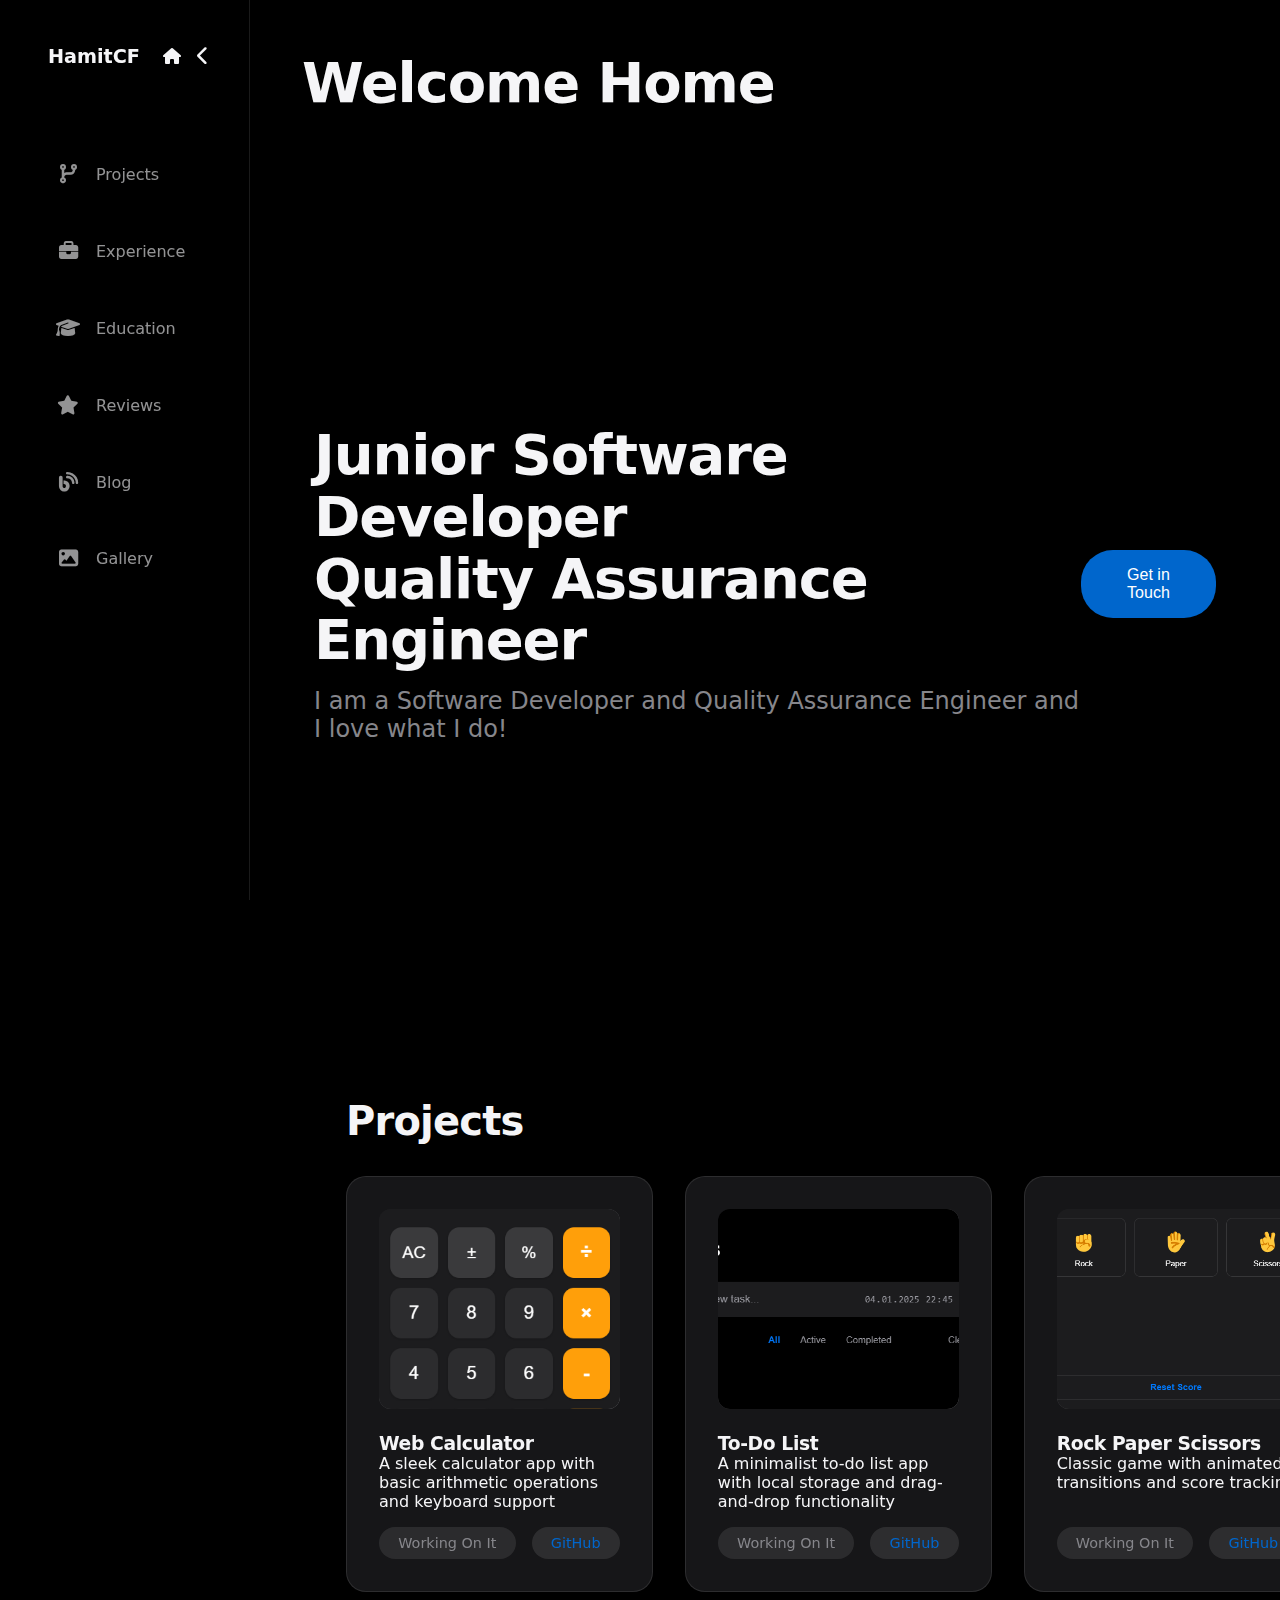
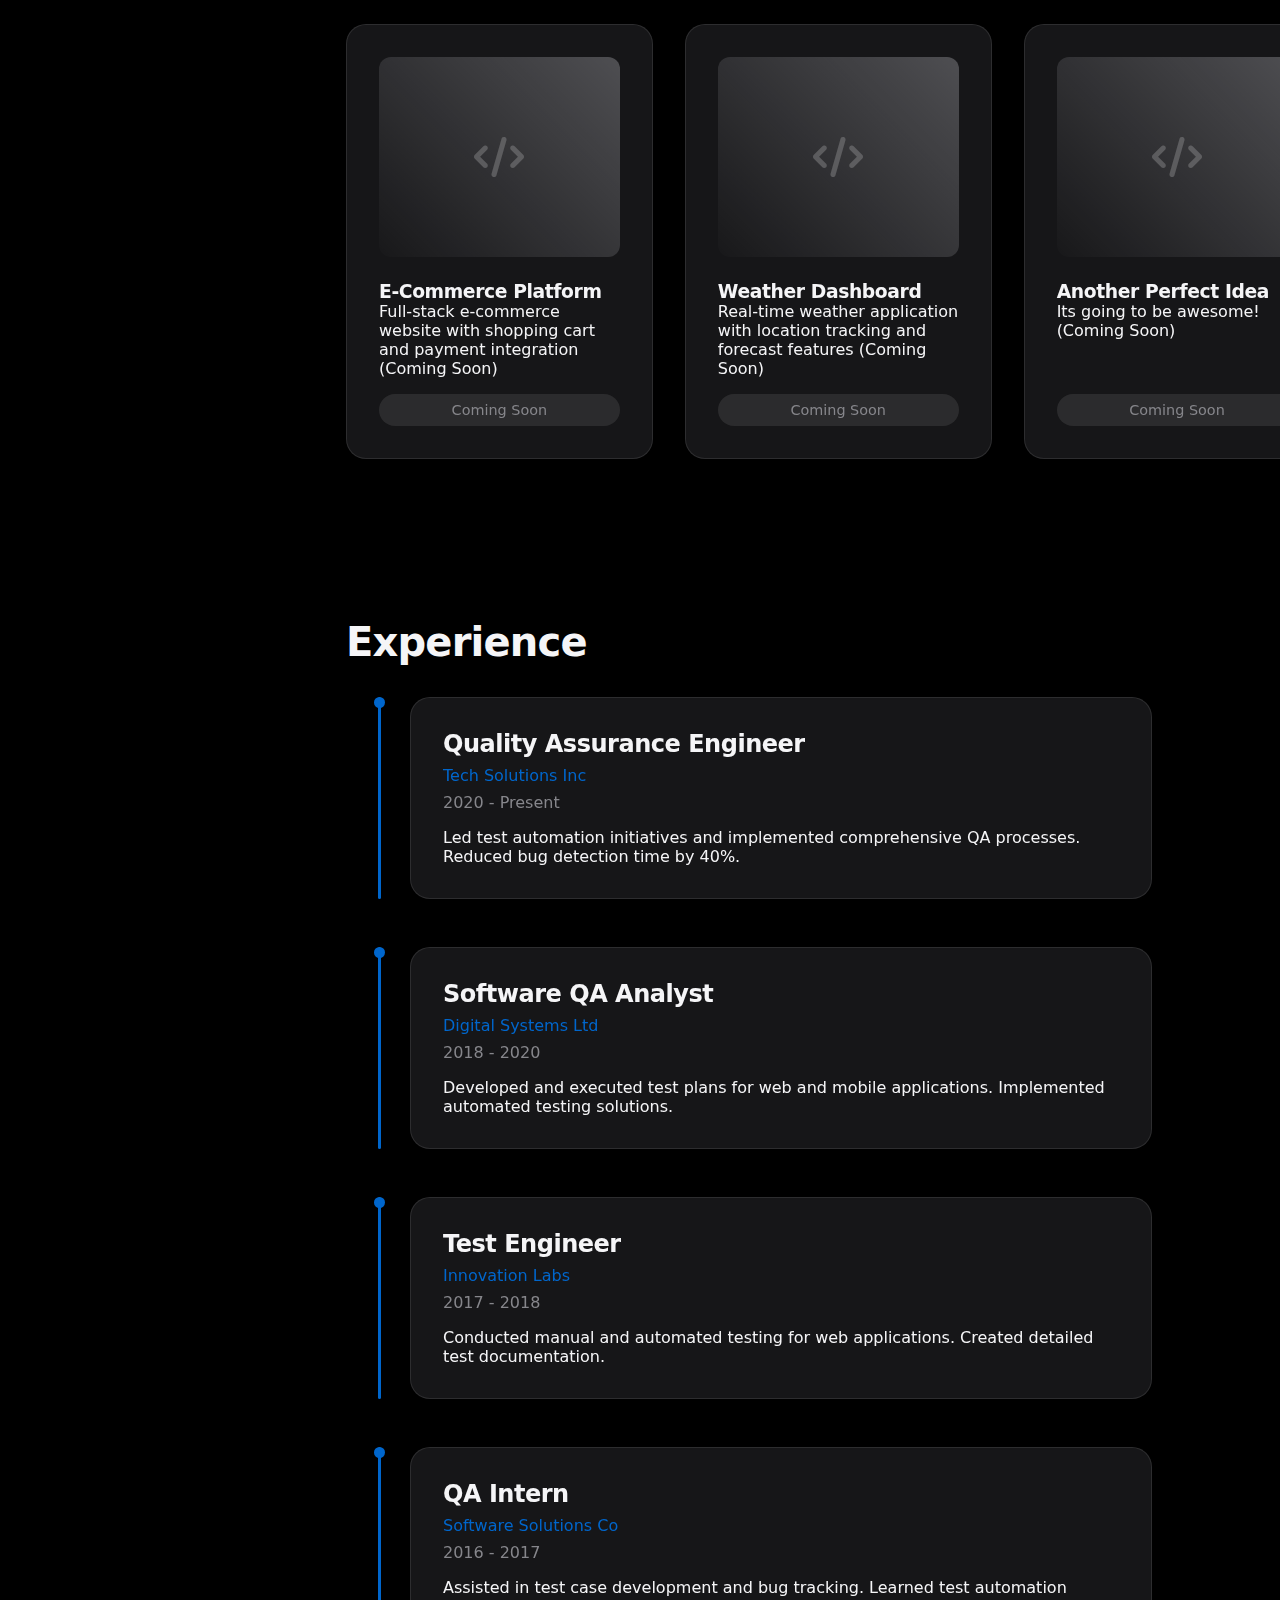
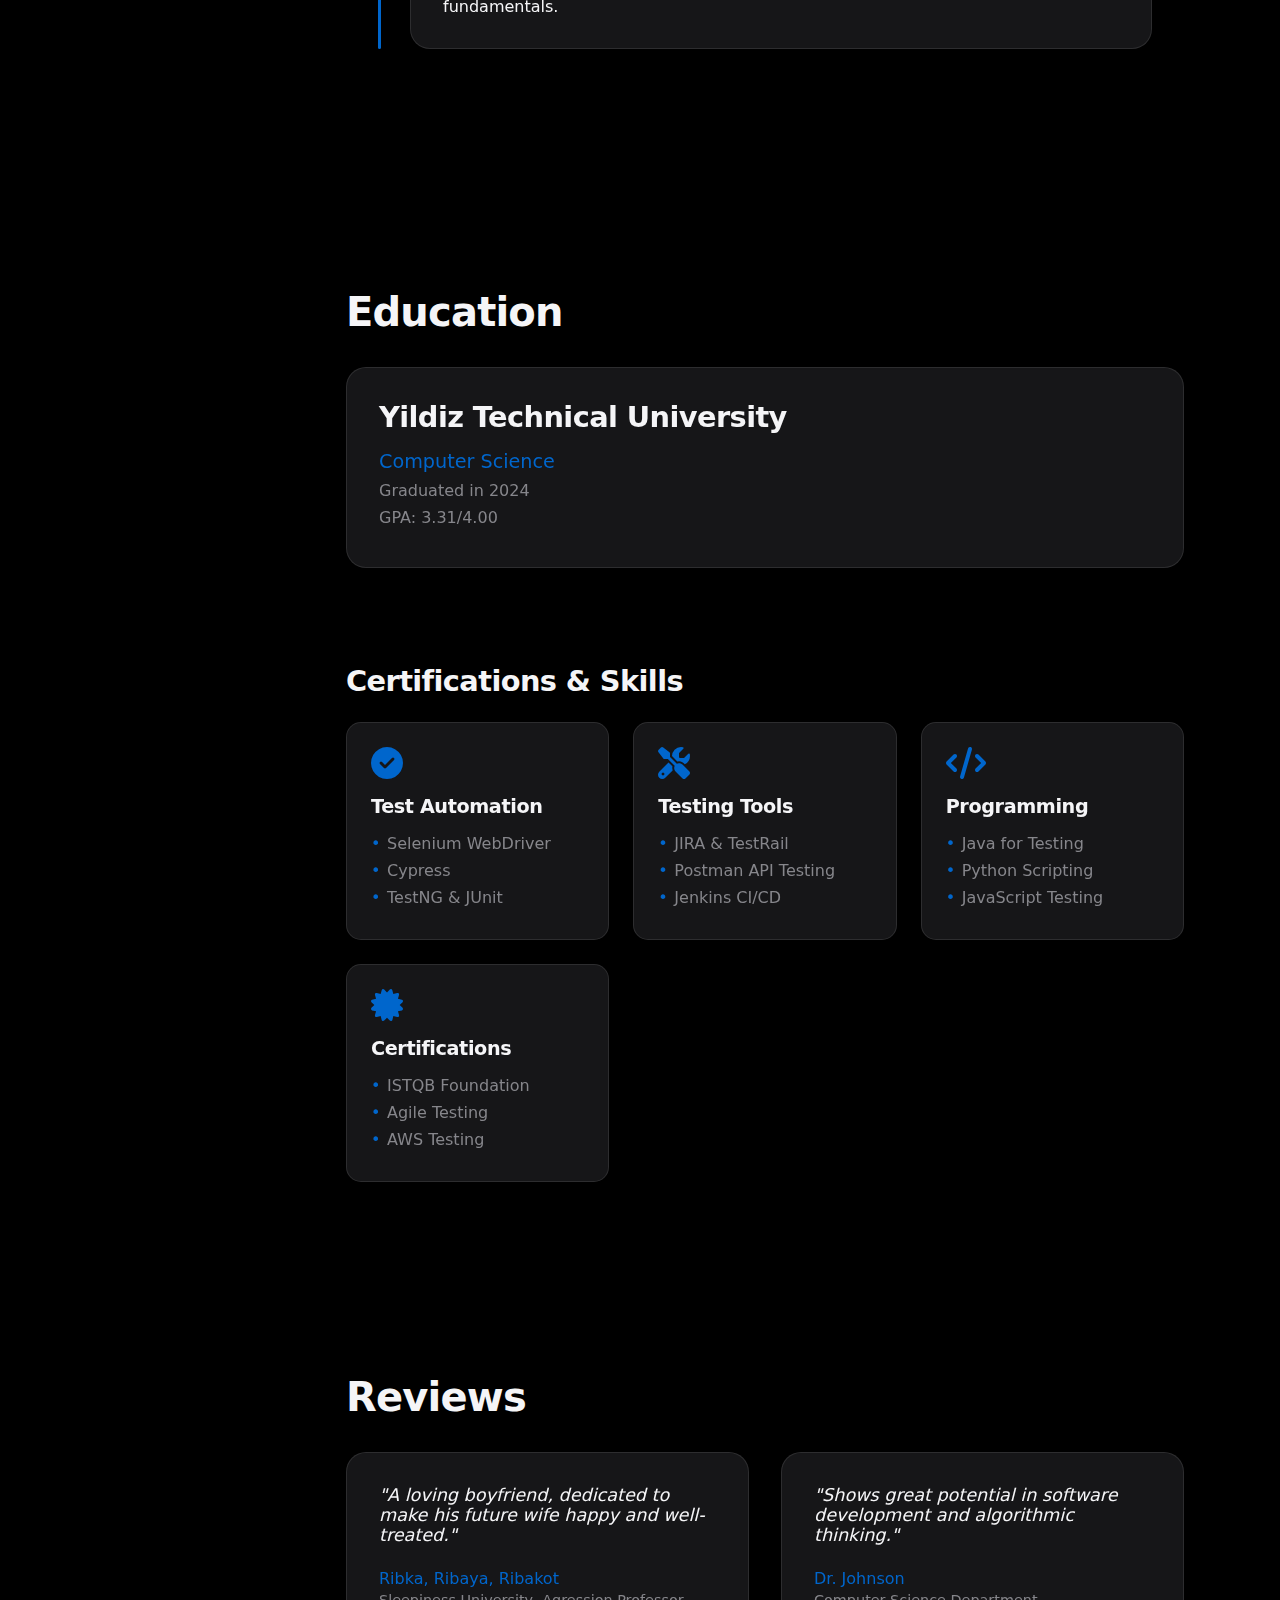
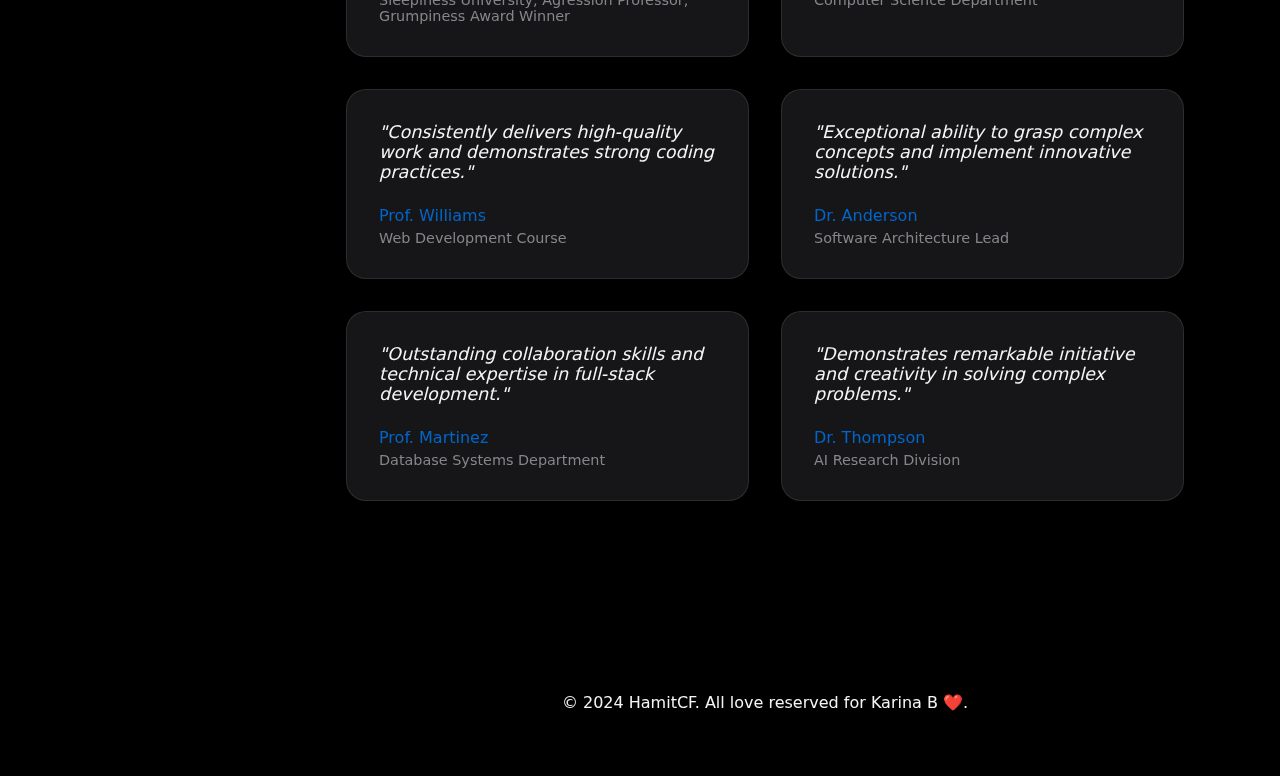
==== commit ab32b1e6: "Update 08.01 20:17" ====
--- a/index.html
+++ b/index.html
@@ -13,6 +13,7 @@
     <nav class="sidebar">
         <div class="sidebar-header">
             <div class="nav-brand">HamitCF</div>
+            <i class="fa-solid fa-house"></i>
             <button class="sidebar-toggle" aria-label="Toggle sidebar">
                 <i class="fas fa-chevron-left"></i>
             </button>
@@ -39,7 +40,7 @@
                 <span>Blog</span>
             </a>
             <a href="/grid-gallery-design/index.html">
-                <i class="fa fa-picture-o"></i>
+                <i class="fa-solid fa-image"></i>
                 <span>Gallery</span>
             </a>
         </div>
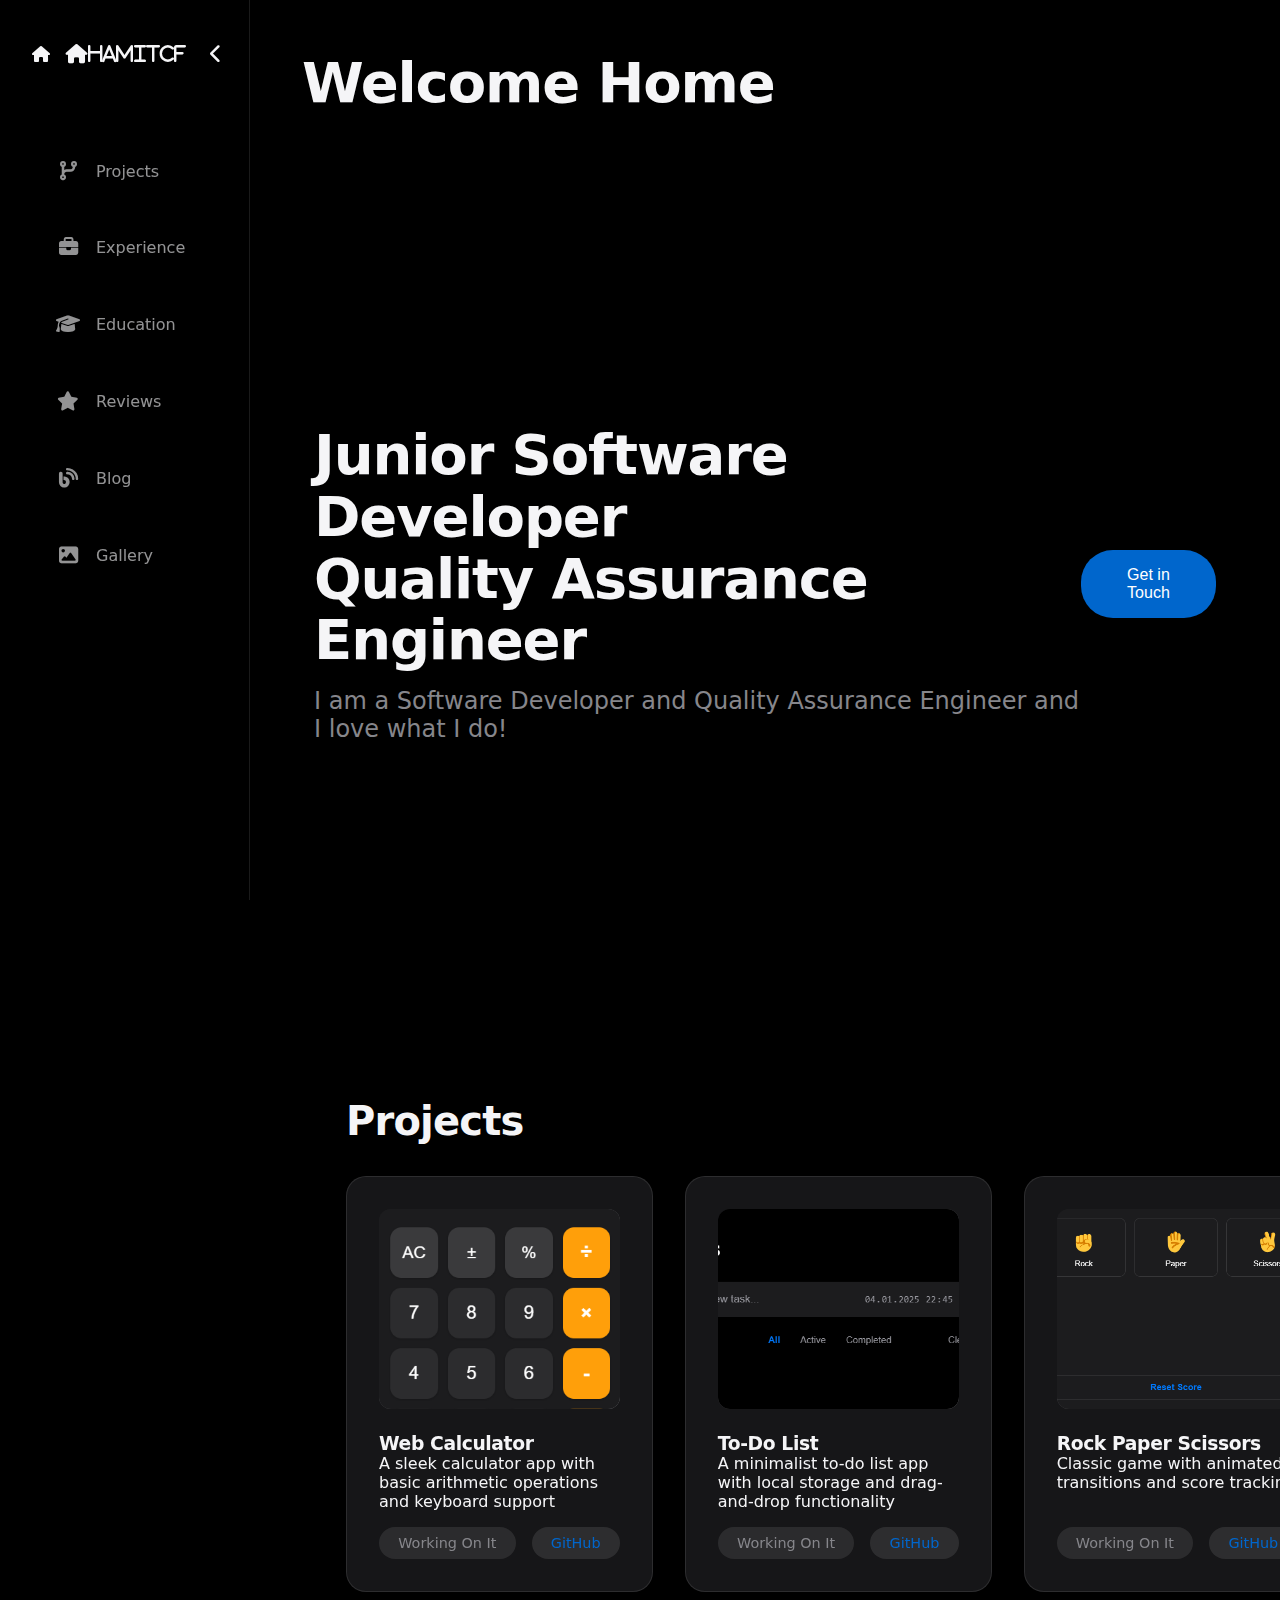
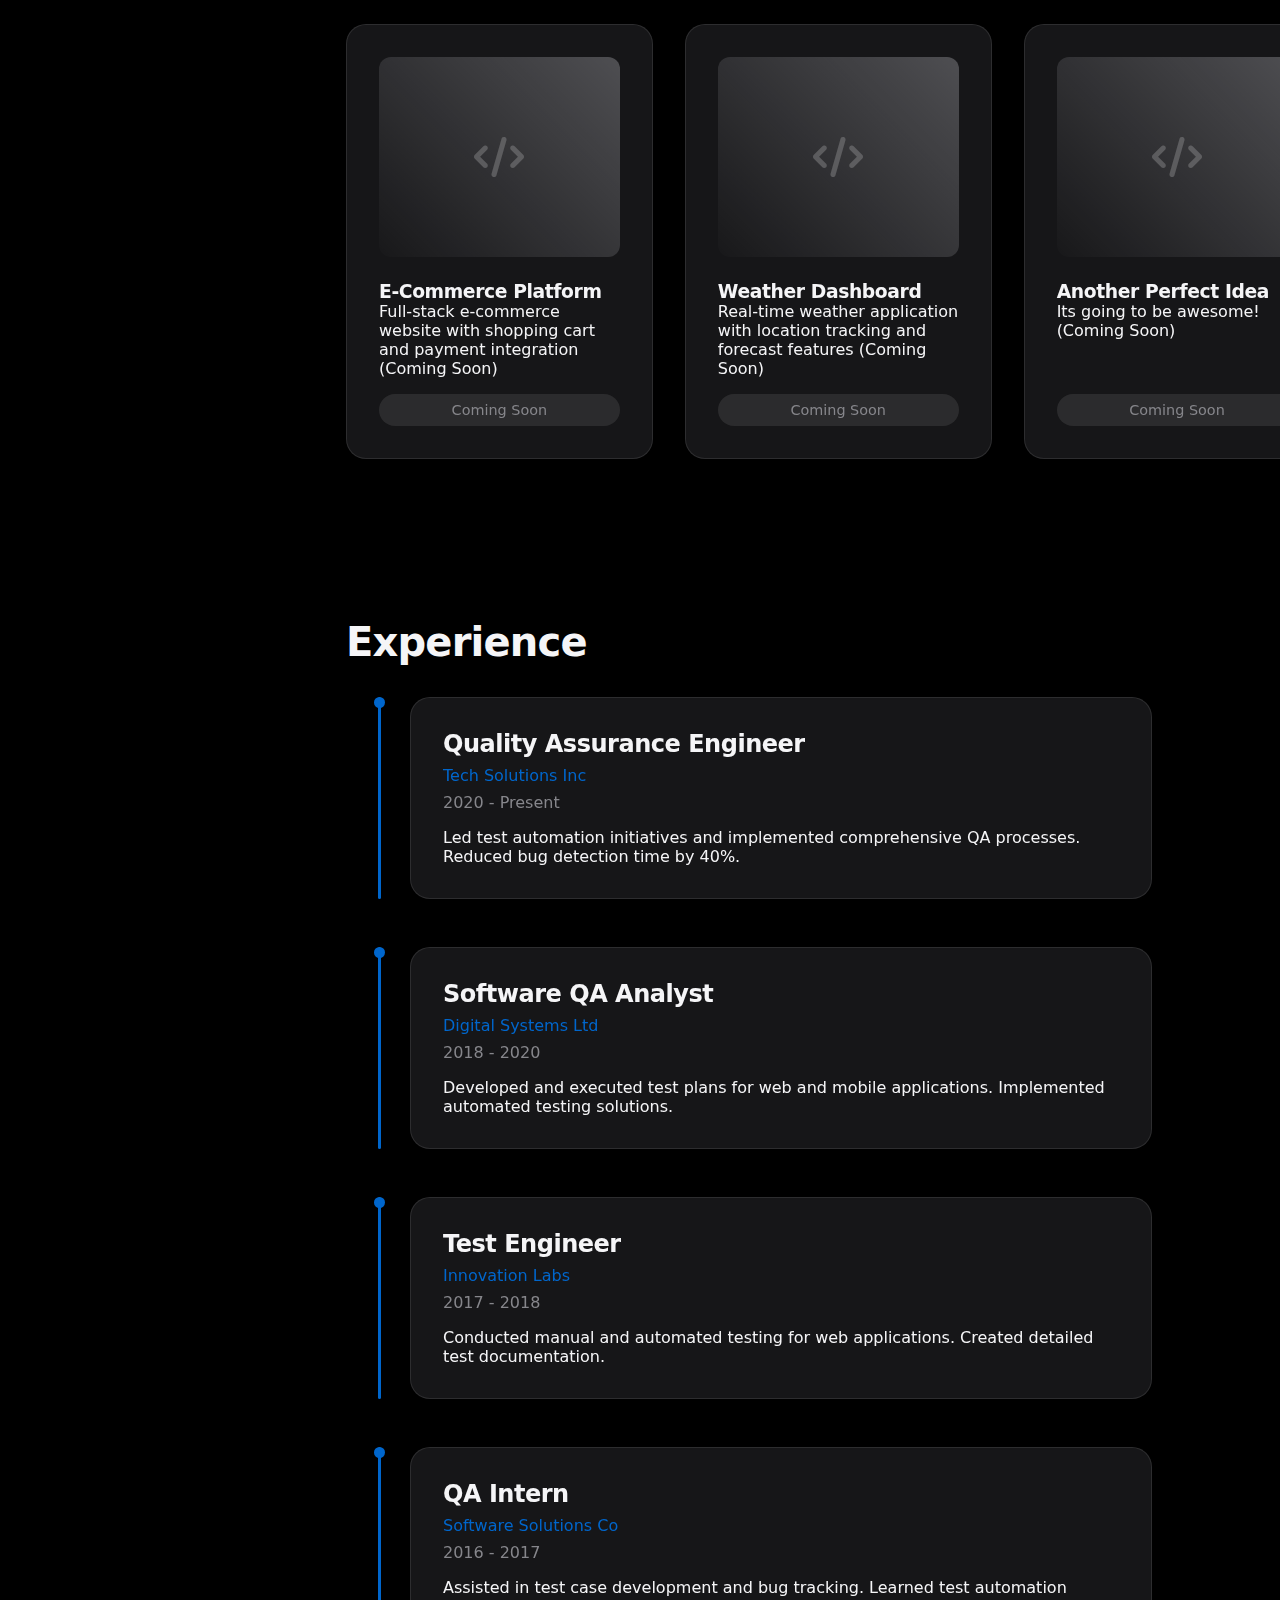
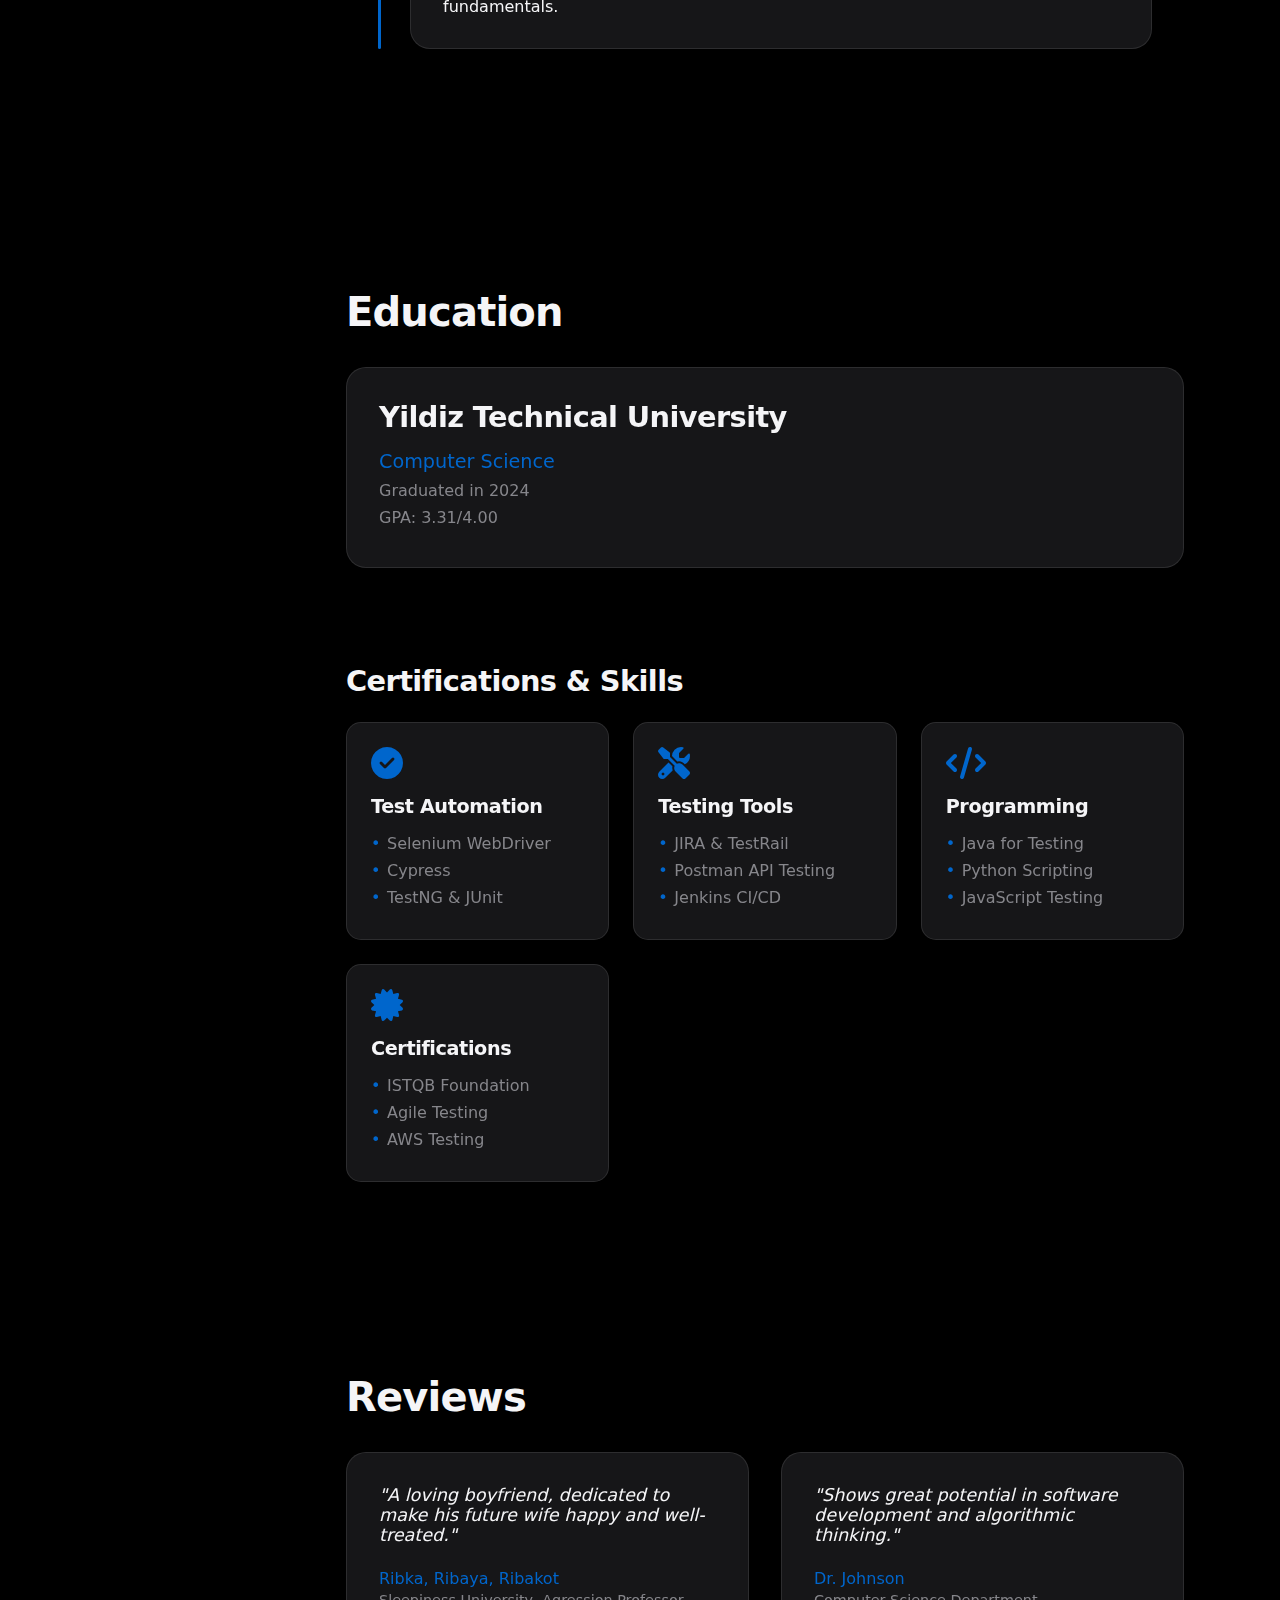
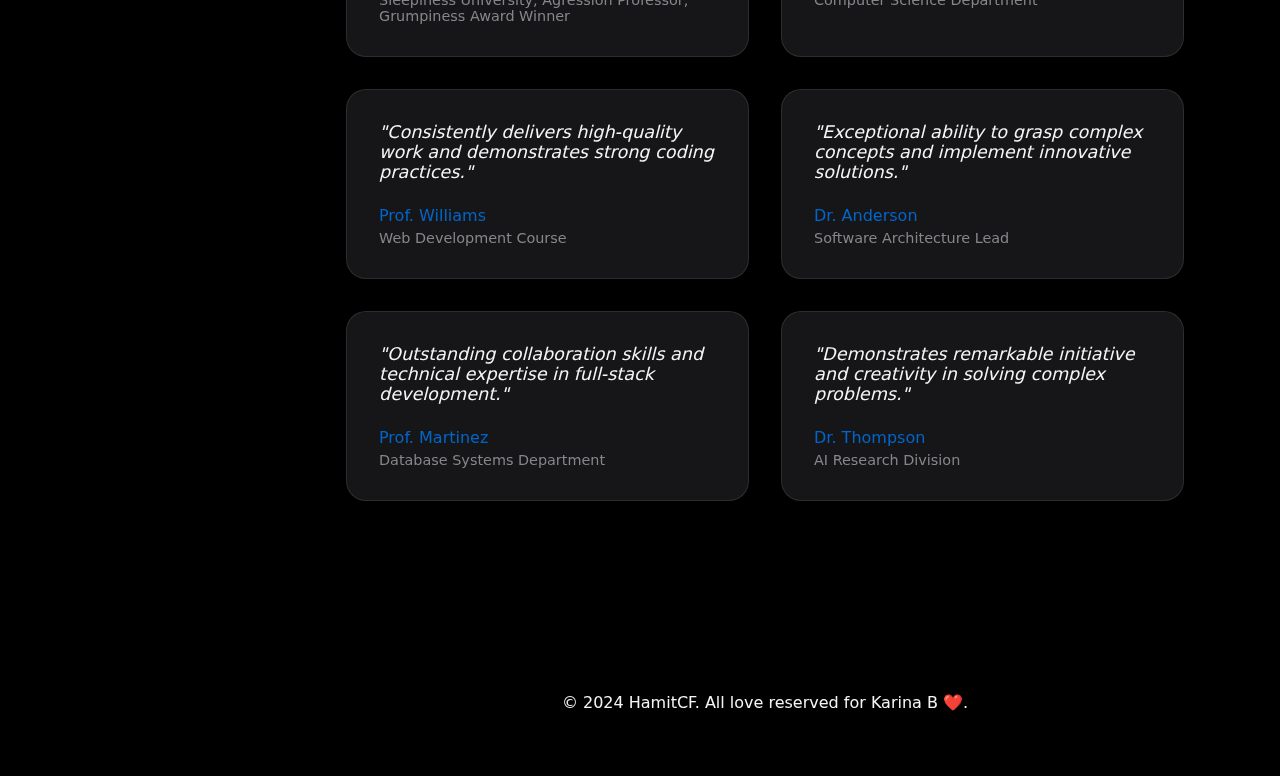
==== commit 6768e68c: "update 08.01 20:34" ====
--- a/index.html
+++ b/index.html
@@ -12,8 +12,8 @@
     <div class="sidebar-overlay"></div>
     <nav class="sidebar">
         <div class="sidebar-header">
-            <div class="nav-brand">HamitCF</div>
             <i class="fa-solid fa-house"></i>
+            <div class="nav-brand fa-solid fa-house">HamitCF</div>
             <button class="sidebar-toggle" aria-label="Toggle sidebar">
                 <i class="fas fa-chevron-left"></i>
             </button>
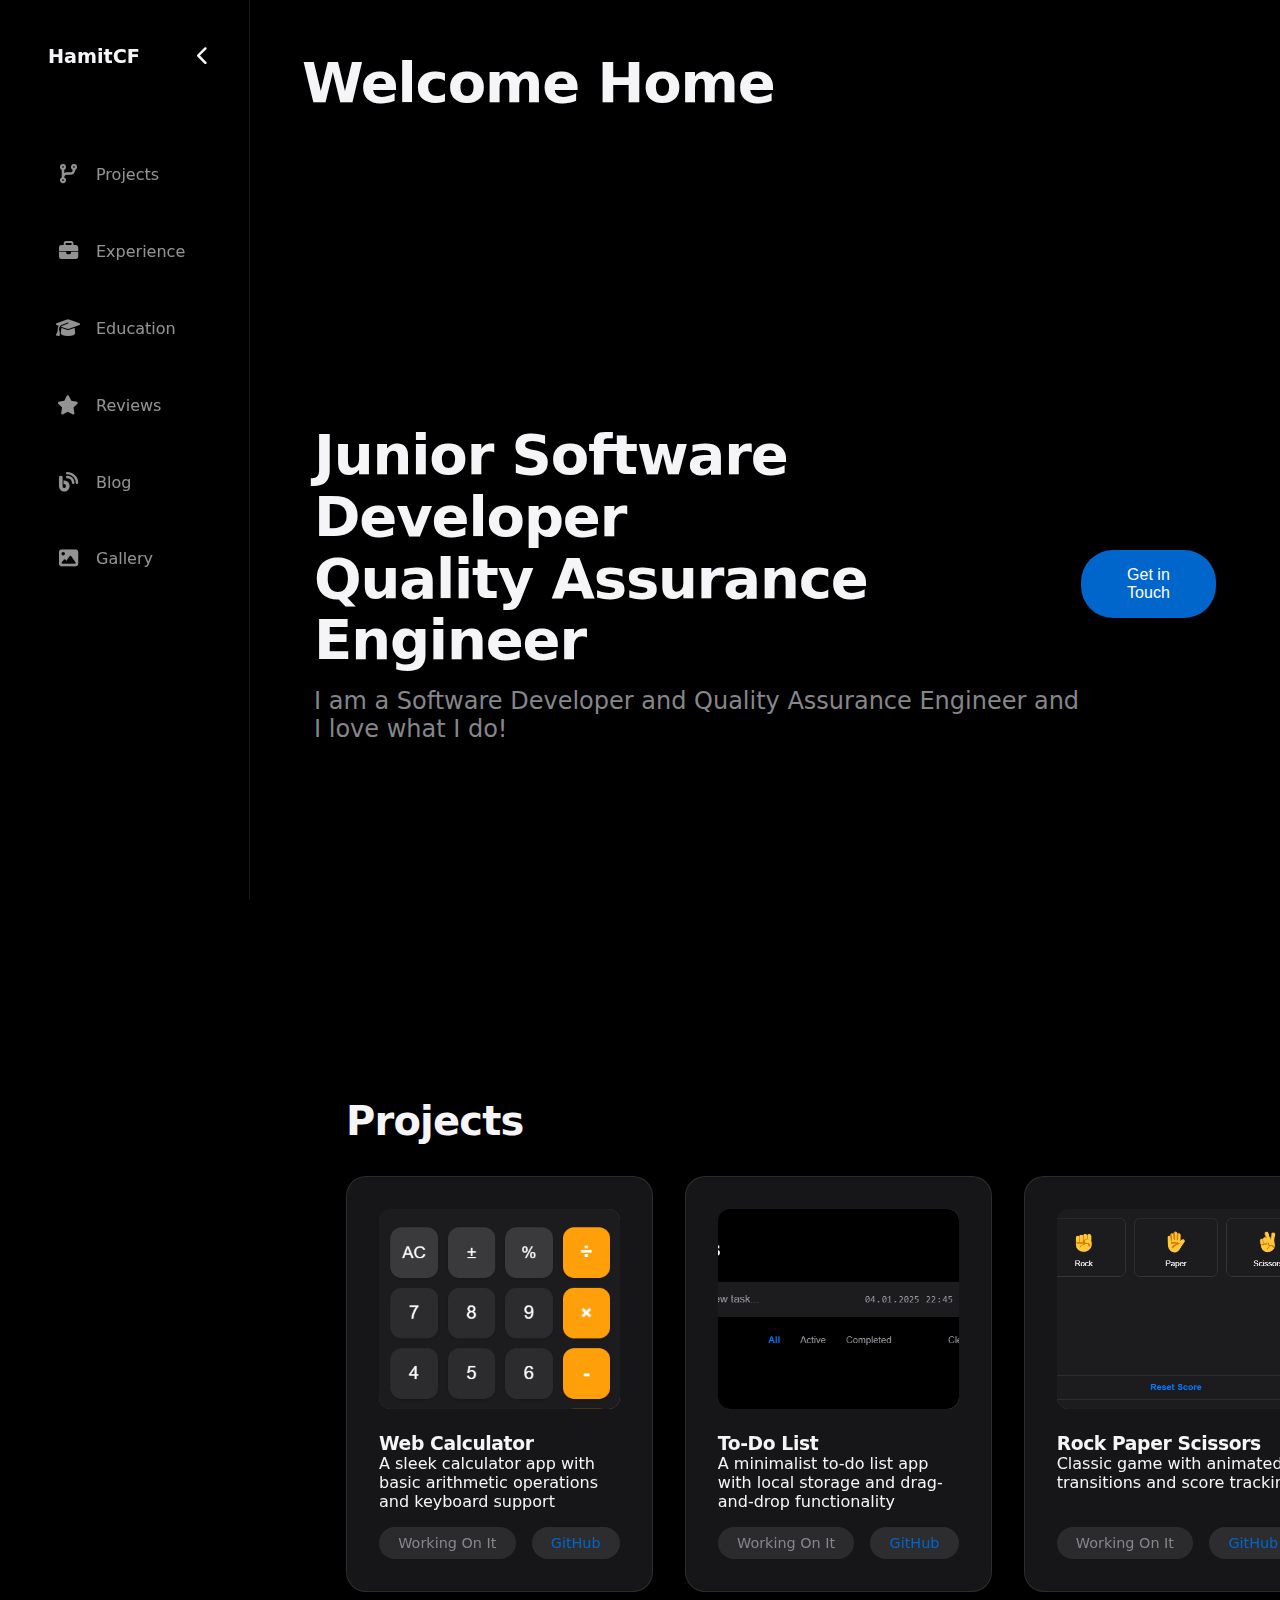
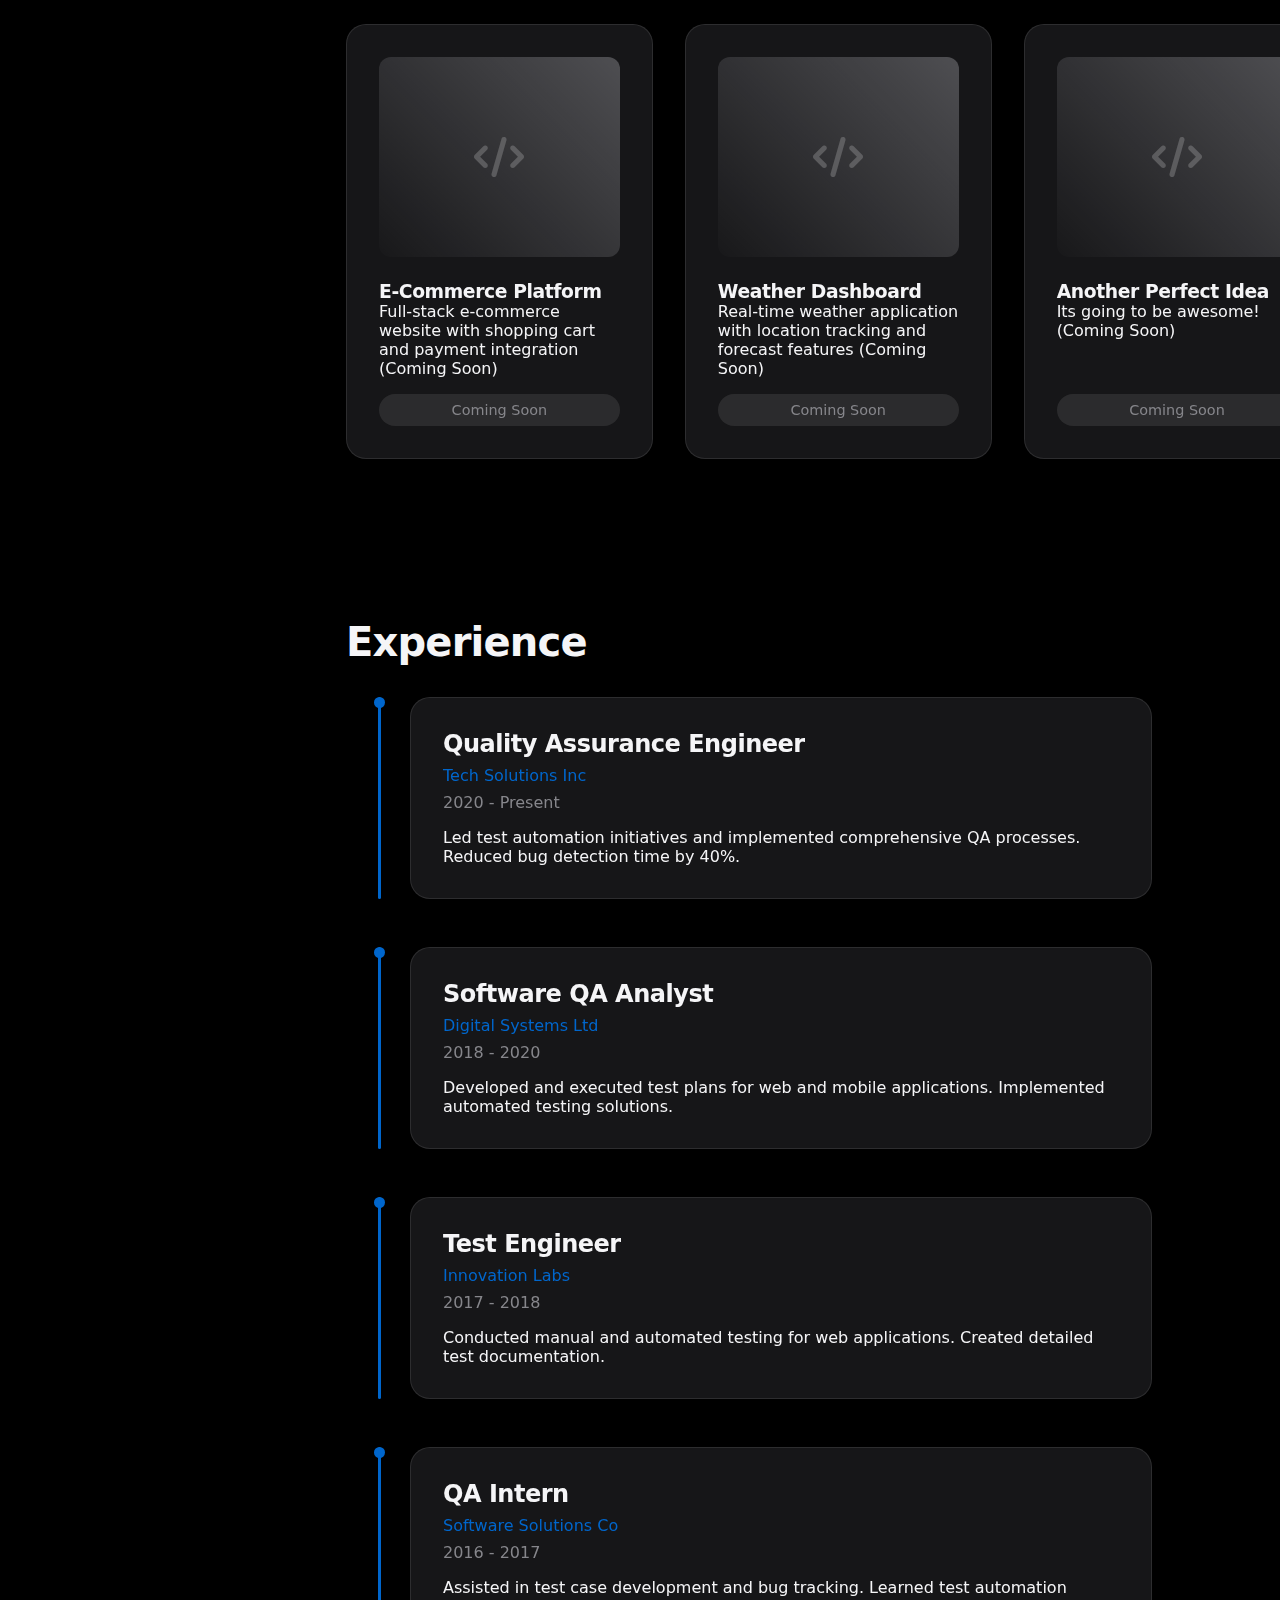
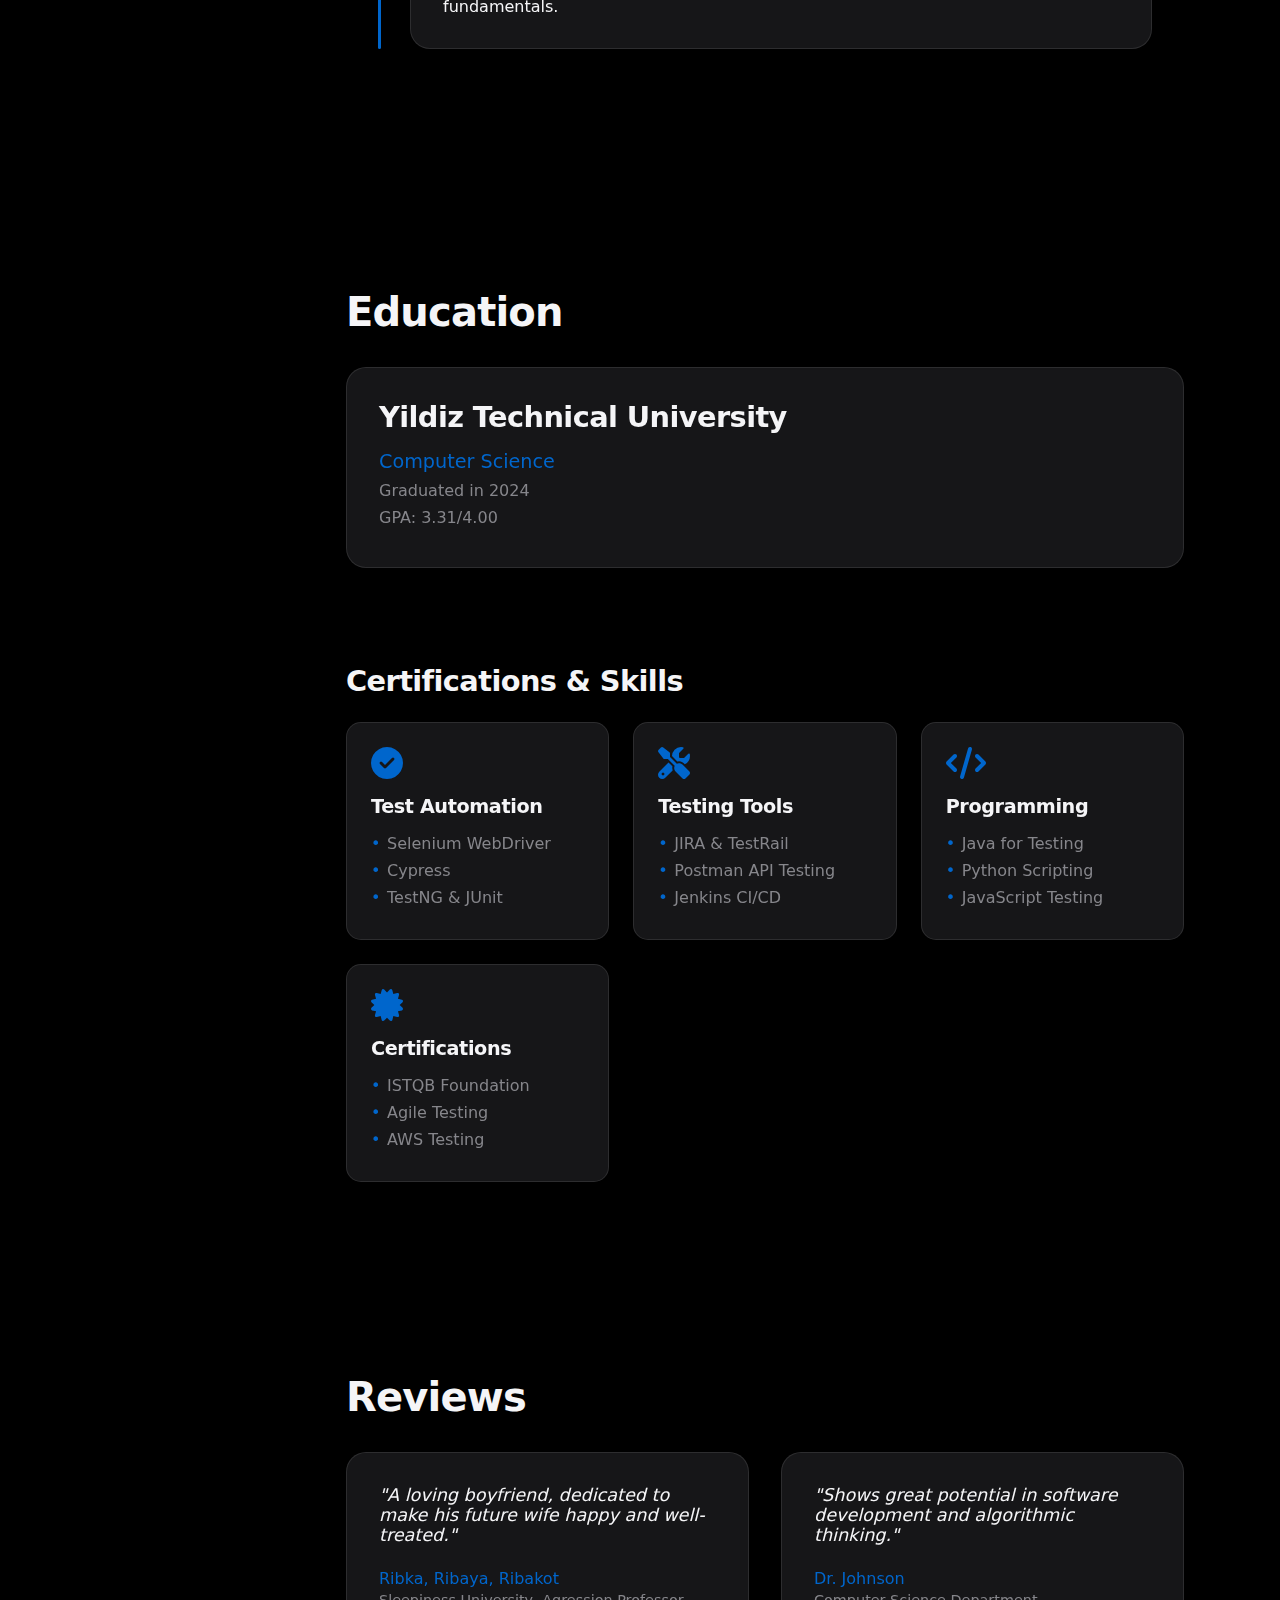
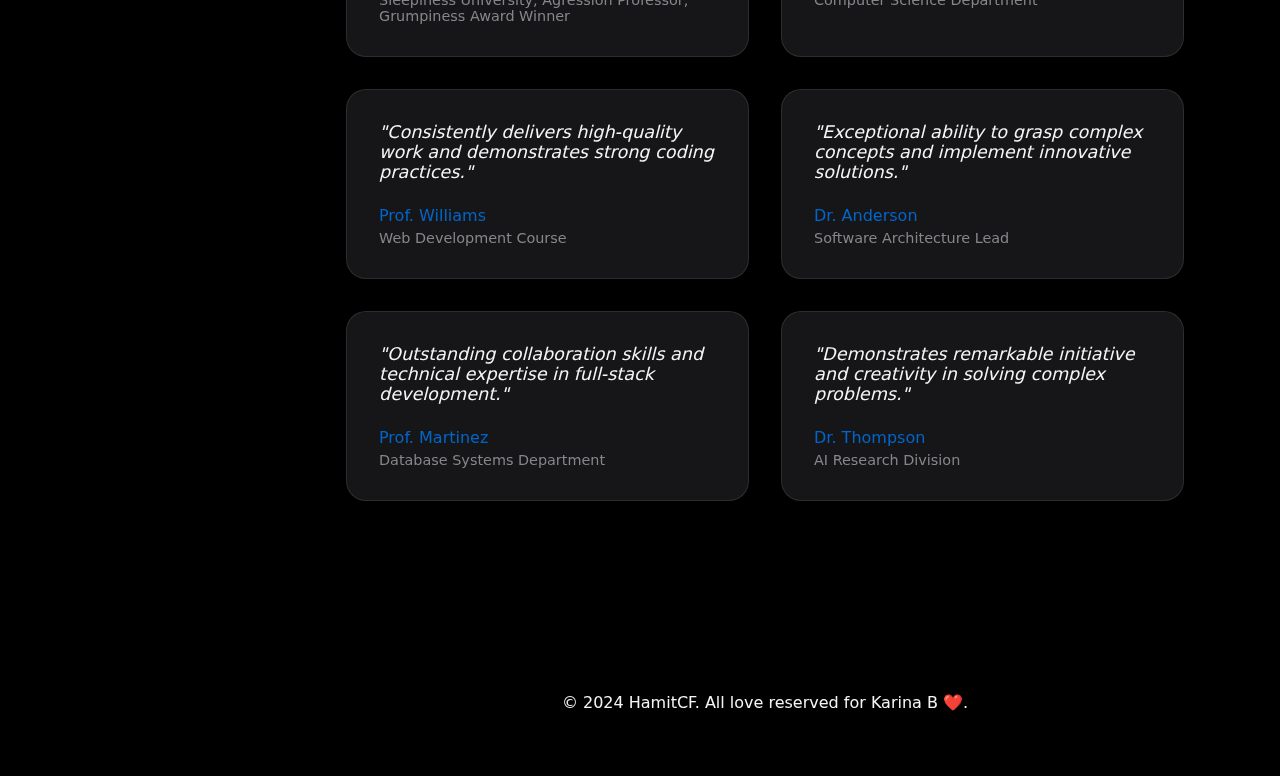
==== commit 3df03d1f: "update 20:38" ====
--- a/index.html
+++ b/index.html
@@ -12,8 +12,7 @@
     <div class="sidebar-overlay"></div>
     <nav class="sidebar">
         <div class="sidebar-header">
-            <i class="fa-solid fa-house"></i>
-            <div class="nav-brand fa-solid fa-house">HamitCF</div>
+            <div class="nav-brand" id="fa-solid fa-house">HamitCF</div>
             <button class="sidebar-toggle" aria-label="Toggle sidebar">
                 <i class="fas fa-chevron-left"></i>
             </button>
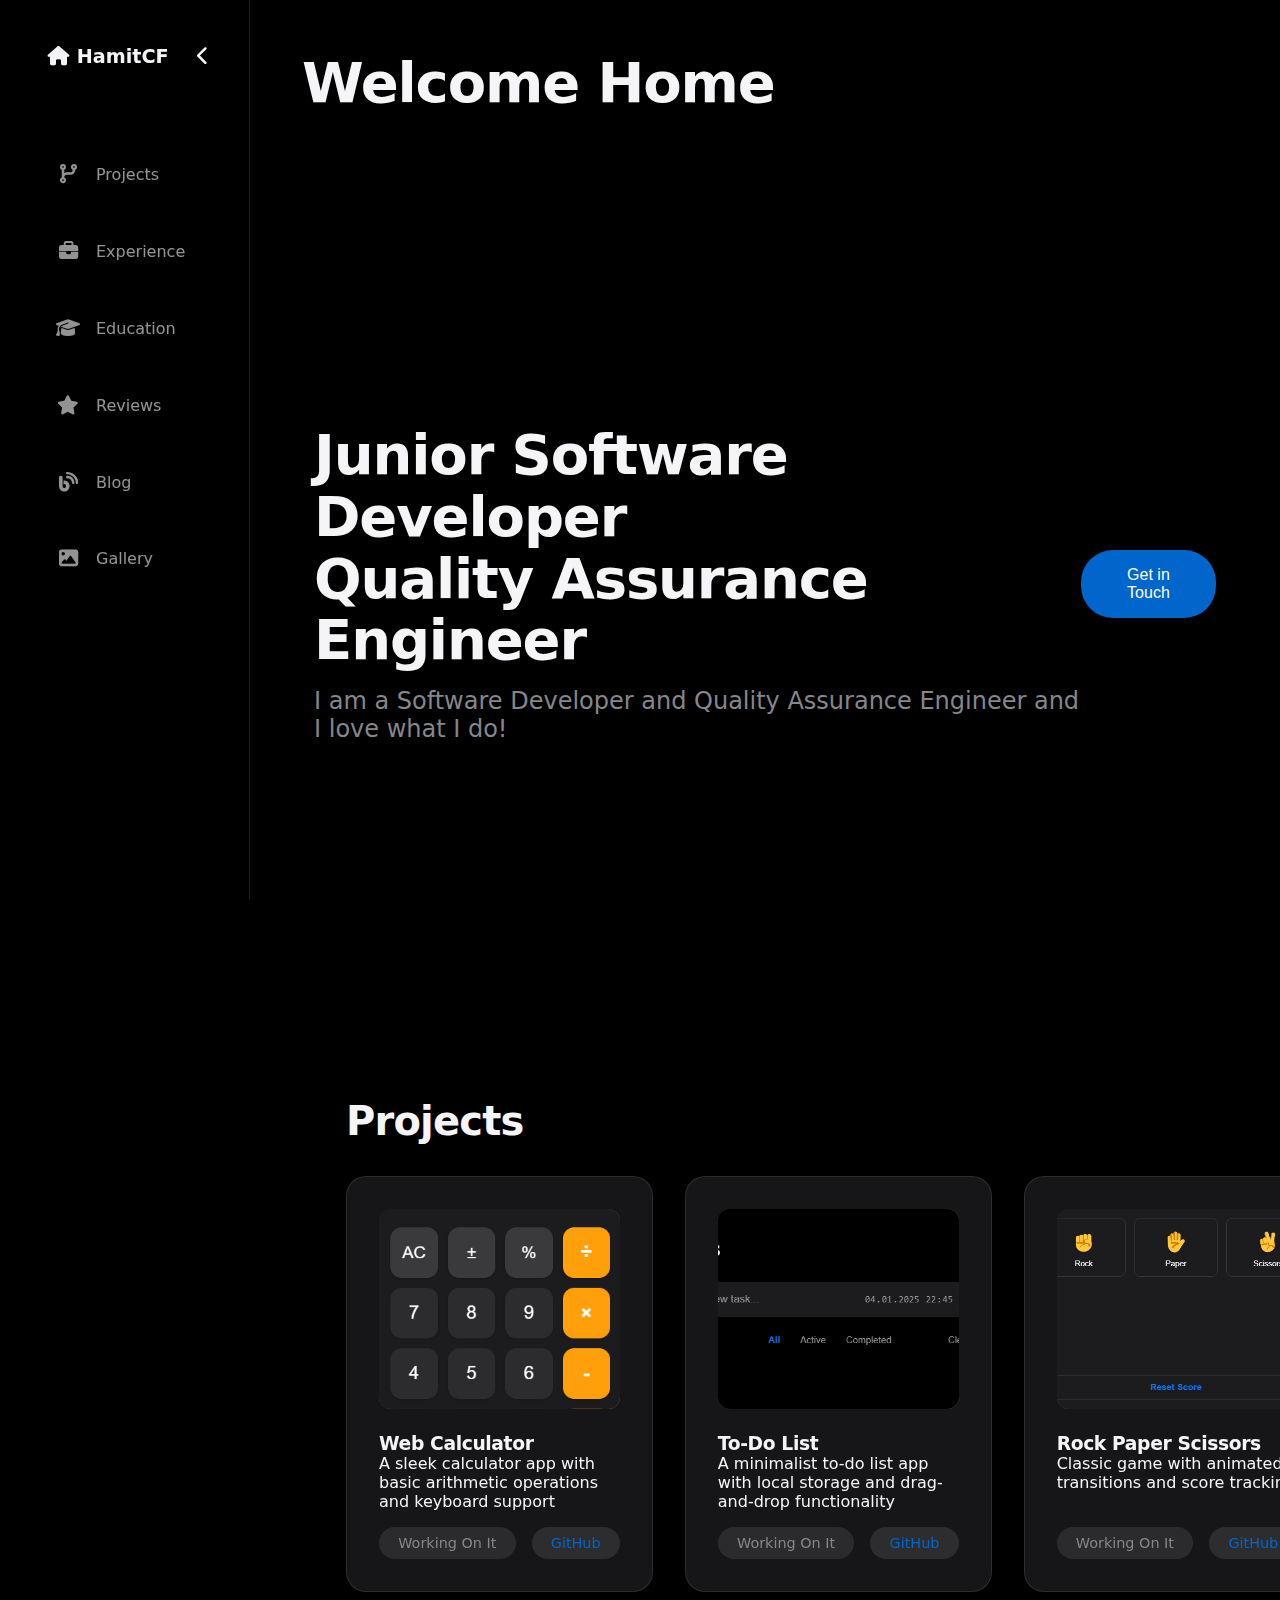
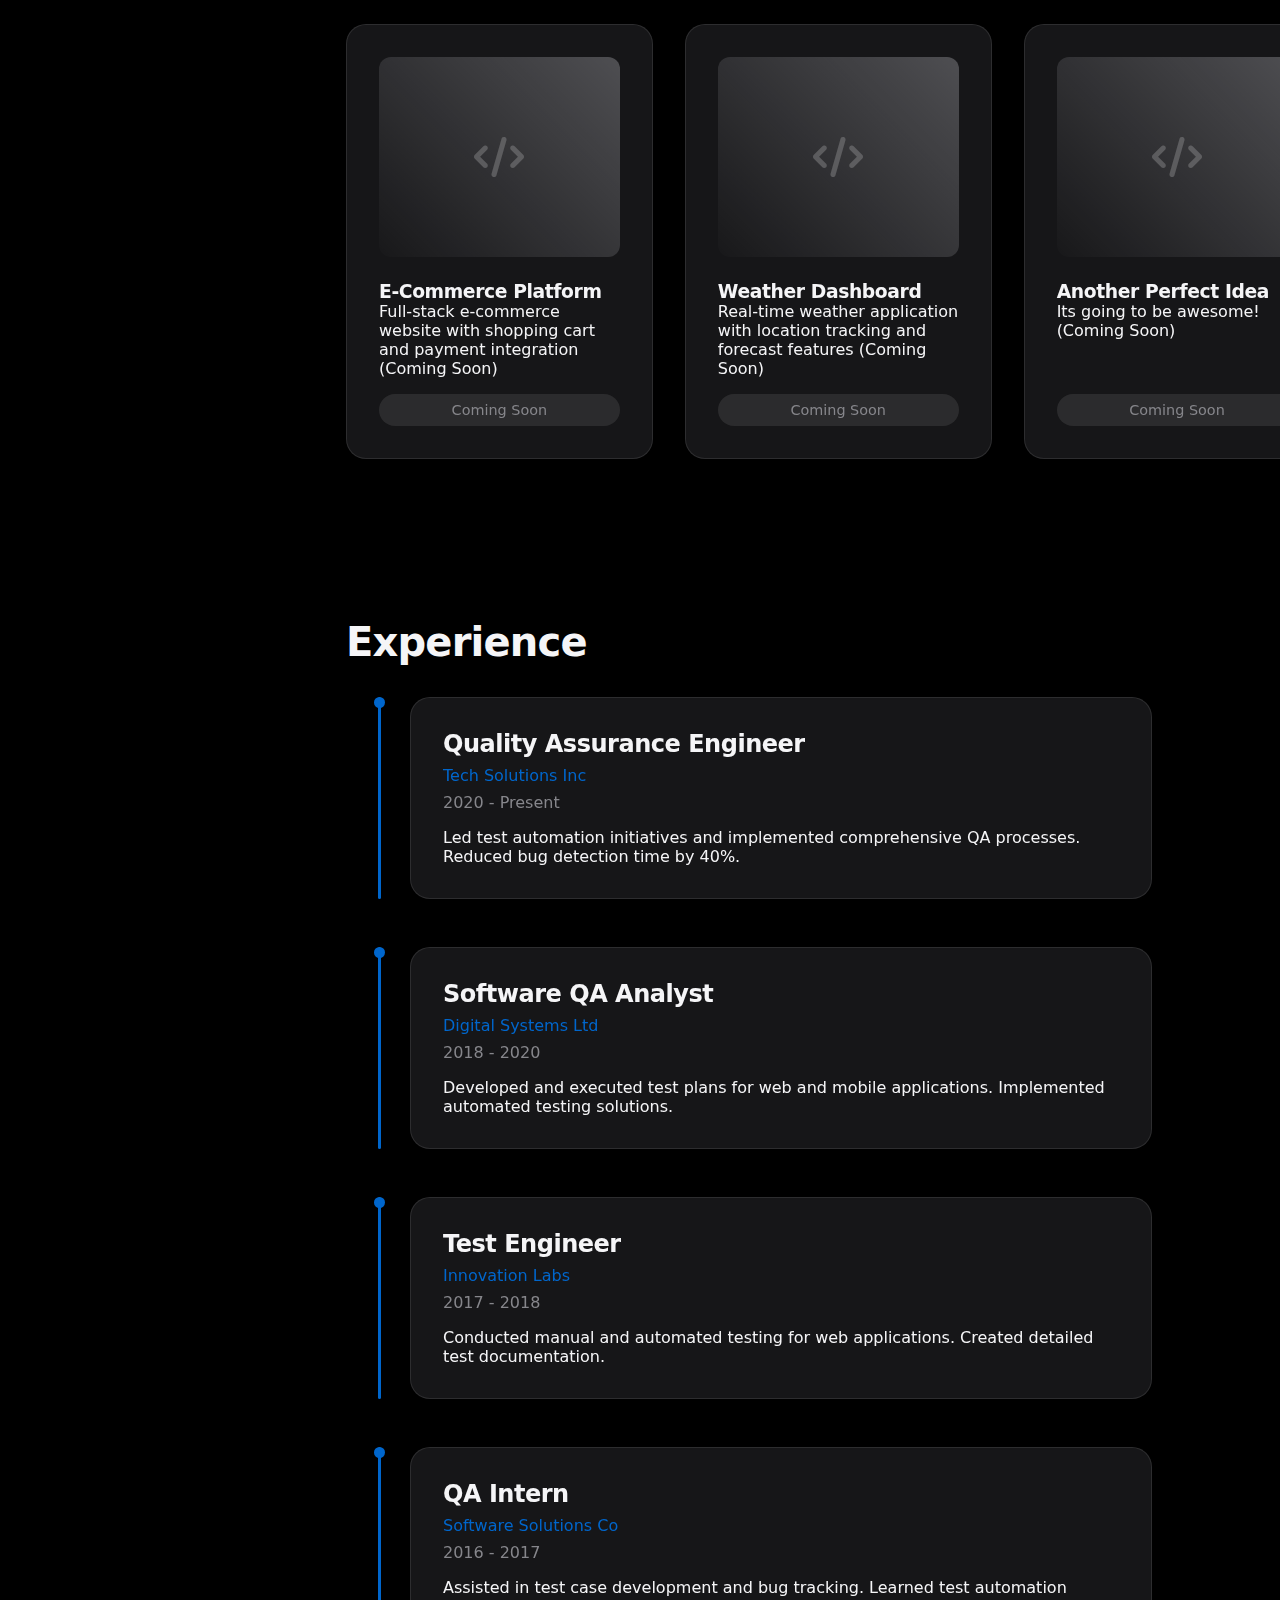
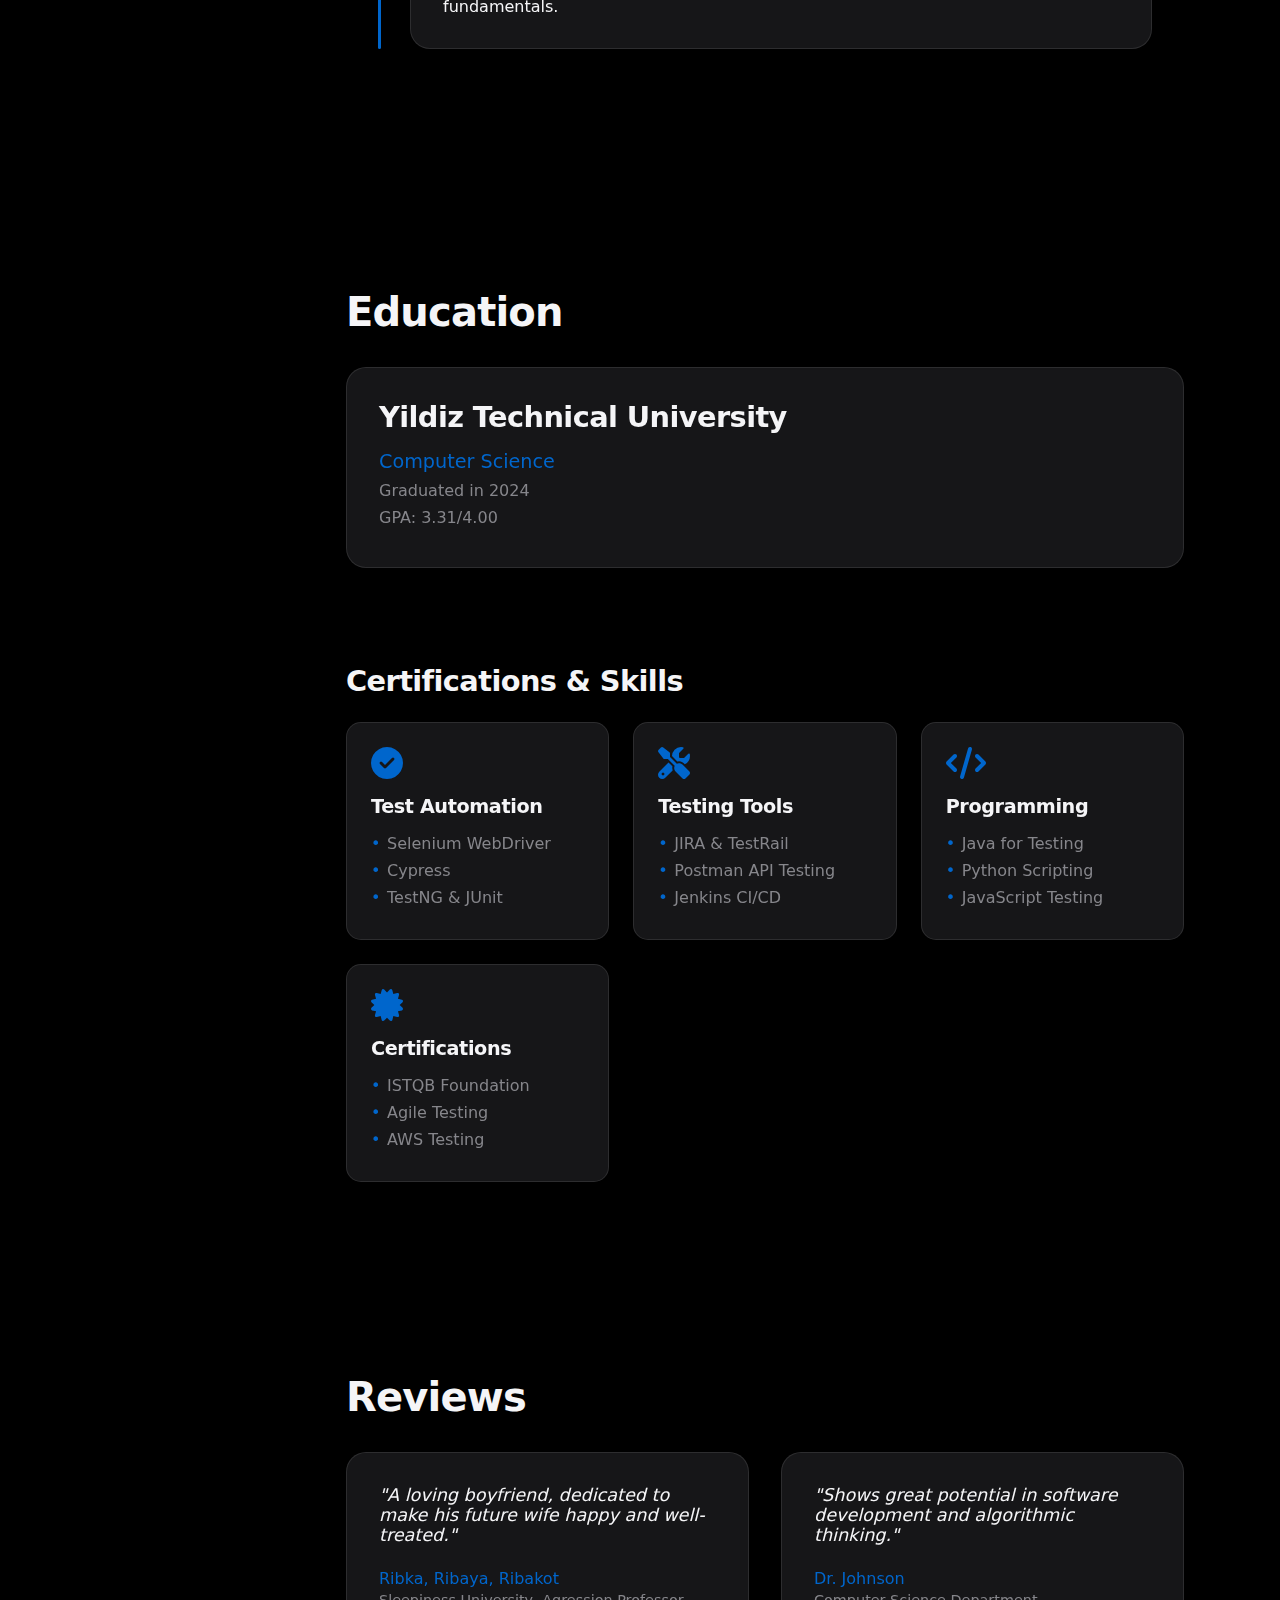
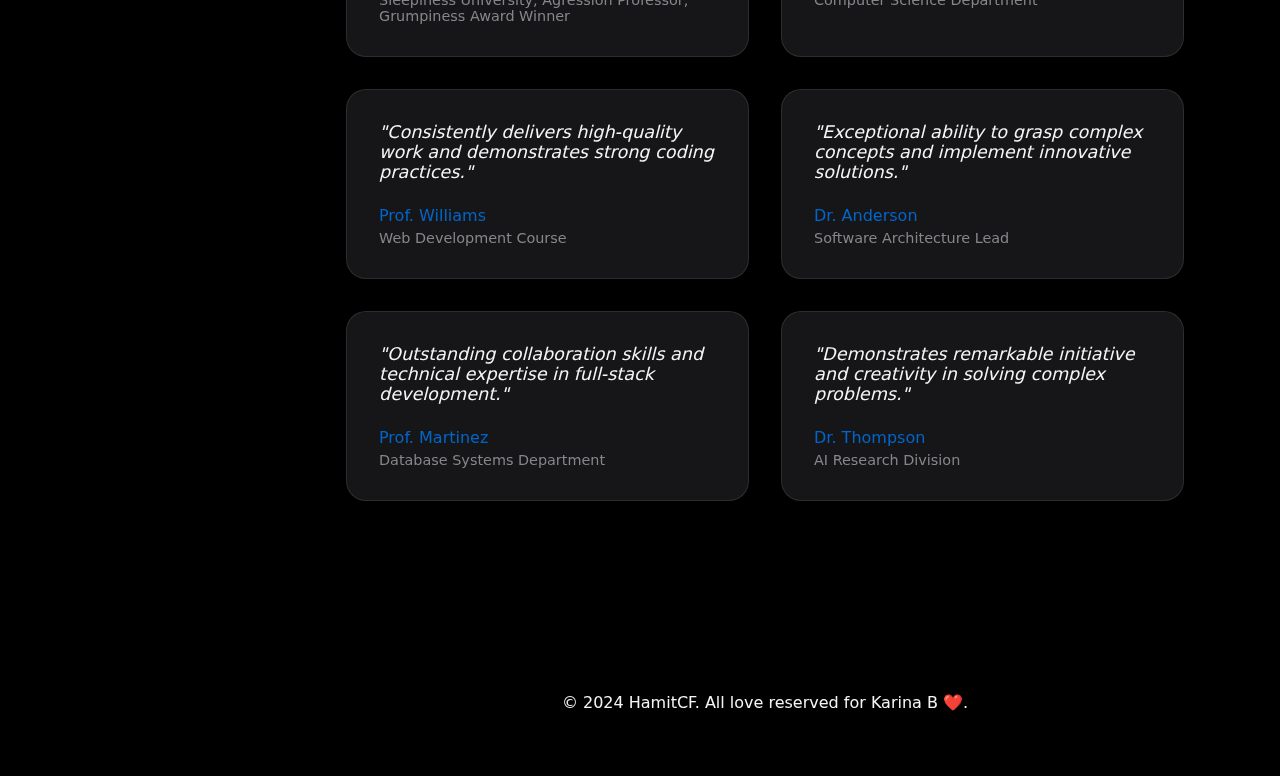
==== commit 6b54a8c1: "navbrand update 20:46" ====
--- a/index.html
+++ b/index.html
@@ -12,7 +12,10 @@
     <div class="sidebar-overlay"></div>
     <nav class="sidebar">
         <div class="sidebar-header">
-            <div class="nav-brand" id="fa-solid fa-house">HamitCF</div>
+            <div class="nav-brand">
+                <i class="fa-solid fa-house"></i>
+                HamitCF
+            </div>
             <button class="sidebar-toggle" aria-label="Toggle sidebar">
                 <i class="fas fa-chevron-left"></i>
             </button>
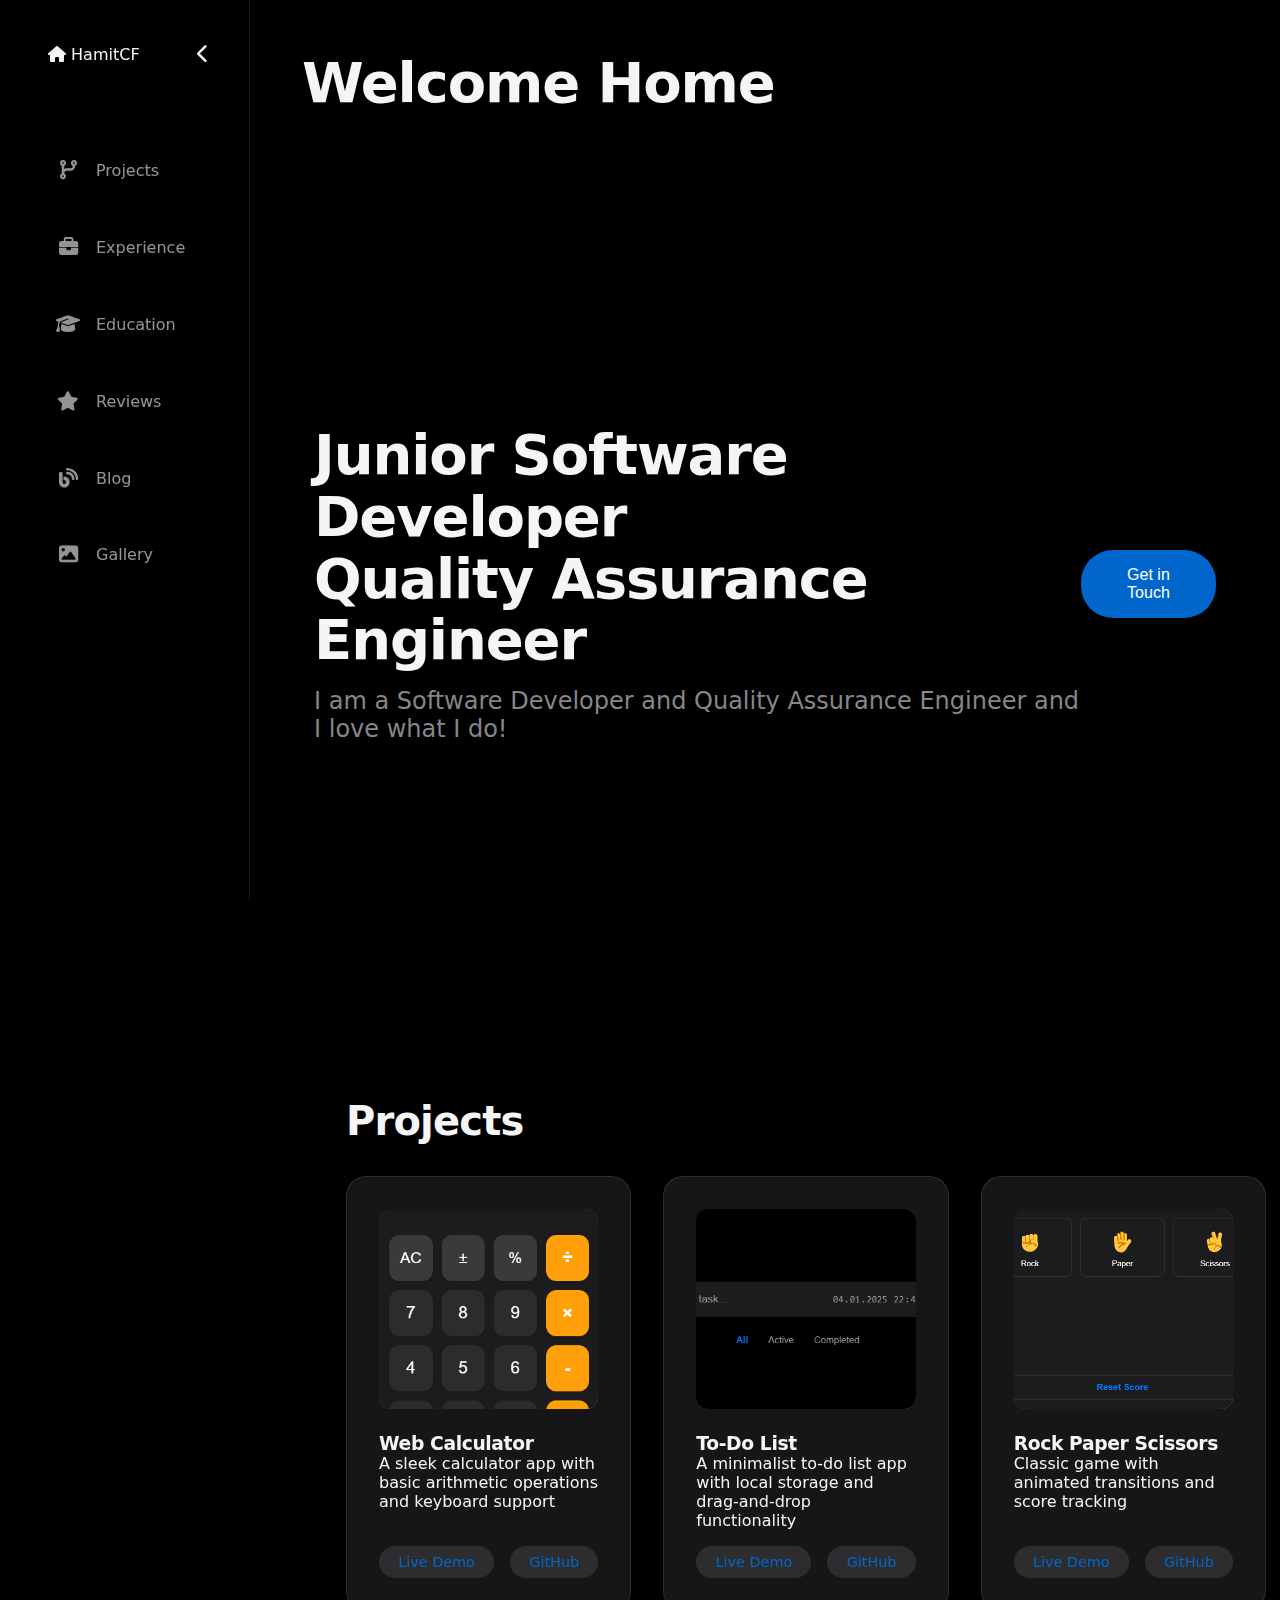
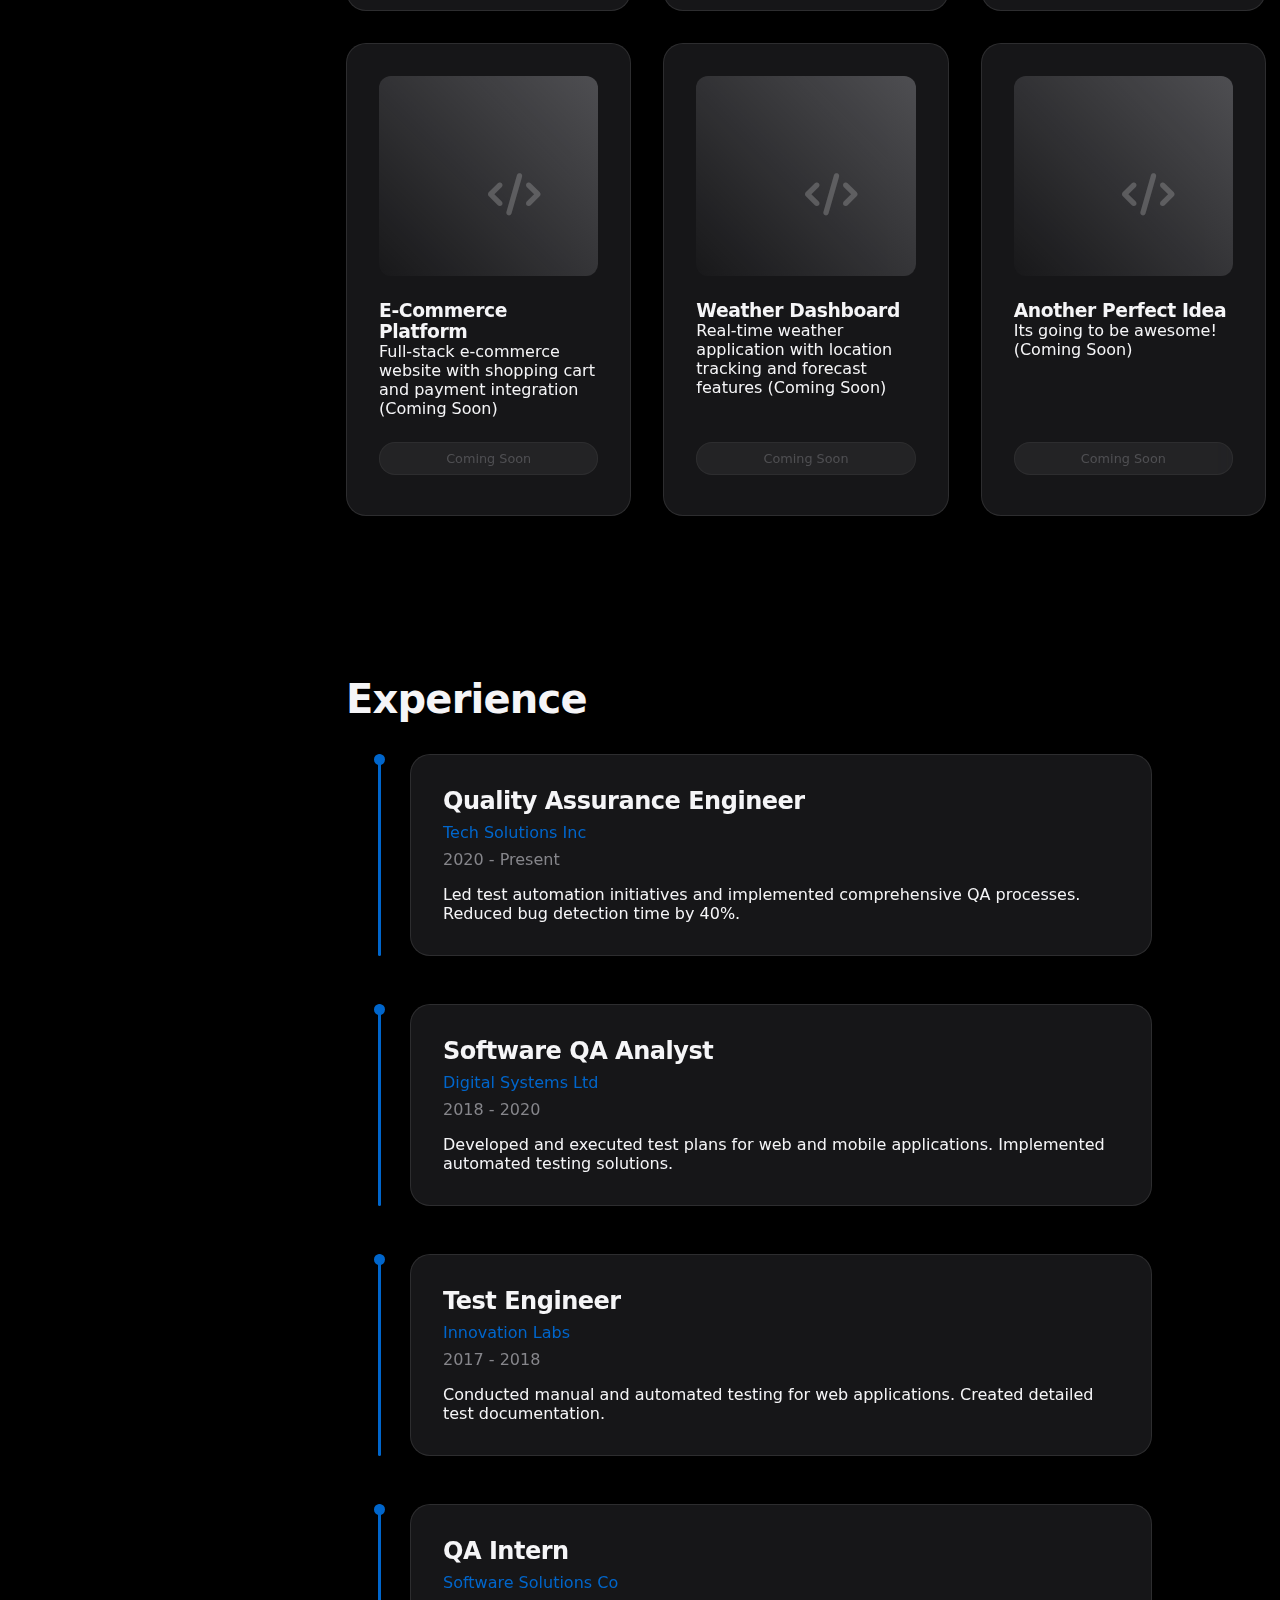
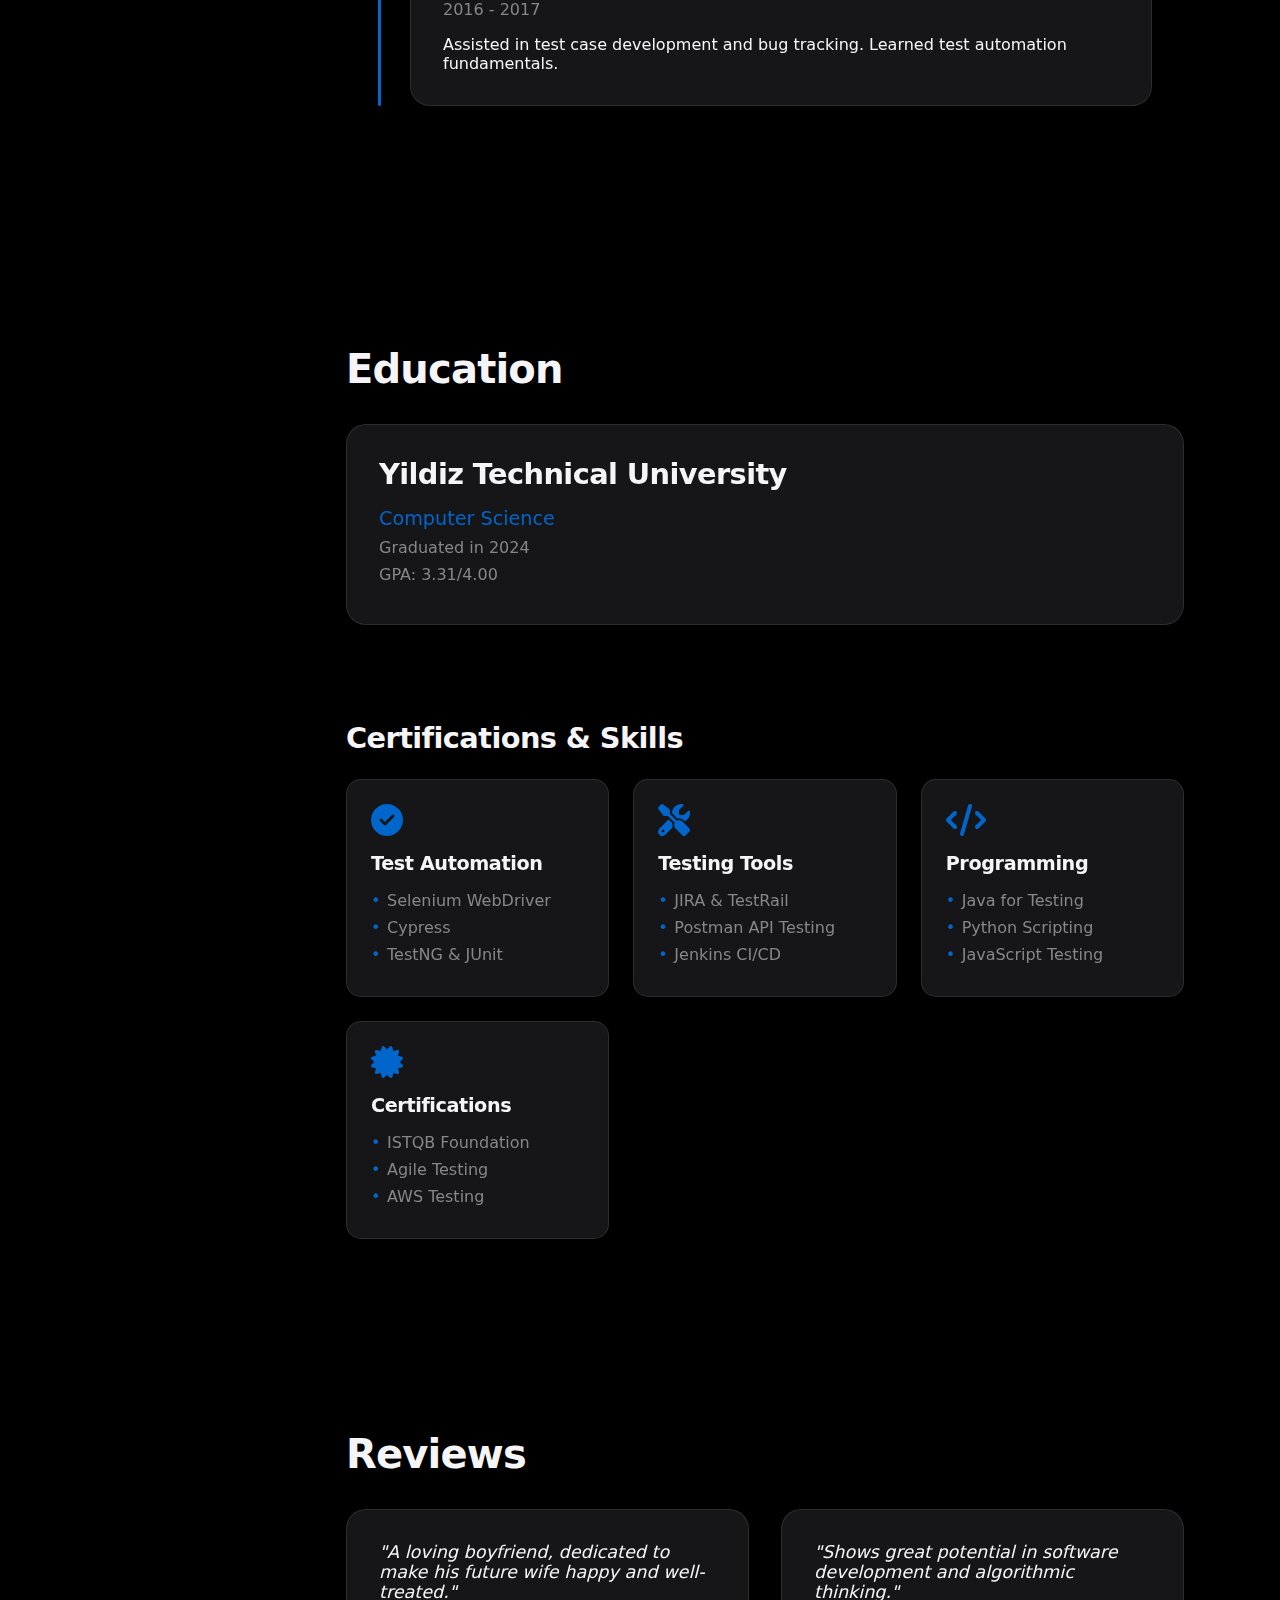
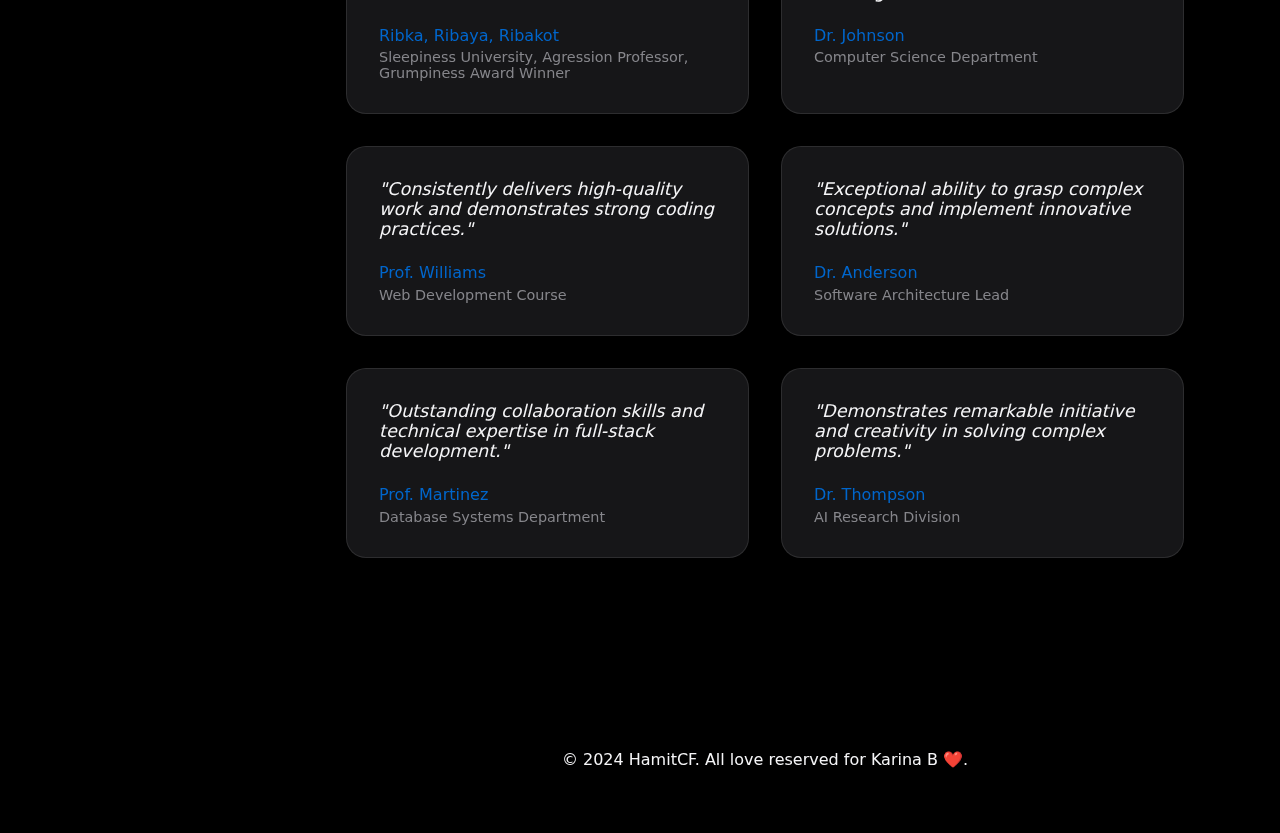
==== commit f336154b: "Add files via upload" ====
--- a/index.html
+++ b/index.html
@@ -28,7 +28,7 @@
             <a href="#experience">
                 <i class="fas fa-briefcase"></i>
                 <span>Experience</span>
-            </a>
+            </a>    
             <a href="#education">
                 <i class="fas fa-graduation-cap"></i>
                 <span>Education</span>
@@ -37,7 +37,7 @@
                 <i class="fas fa-star"></i>
                 <span>Reviews</span>
             </a>
-            <a href="/web2.2/blog.html">
+            <a href="/blog/blog.html">
                 <i class="fa-solid fa-blog"></i>
                 <span>Blog</span>
             </a>
@@ -73,8 +73,8 @@
                         <h3>Web Calculator</h3>
                         <p>A sleek calculator app with basic arithmetic operations and keyboard support</p>
                         <div class="project-links">
-                            <span class="project-link disabled">Working On It</span>
-                            <!-- <a href="calculator/index.html" class="project-link">Live Demo</a> -->
+                            <!-- <span class="project-link disabled">Working On It</span> -->
+                            <a href="calculator/index.html" class="project-link">Live Demo</a> 
                             <a href="https://github.com/hamitcf1/web2.2/tree/main/calculator" class="project-link">GitHub</a>
                         </div>
                     </div>
@@ -85,8 +85,8 @@
                         <h3>To-Do List</h3>
                         <p>A minimalist to-do list app with local storage and drag-and-drop functionality</p>
                         <div class="project-links">
-                            <span class="project-link disabled">Working On It</span>
-                            <!-- <a href="todo/index.html" class="project-link">Live Demo</a> -->
+                            <!-- <span class="project-link disabled">Working On It</span> -->
+                            <a href="todo/index.html" class="project-link">Live Demo</a>
                             <a href="https://github.com/hamitcf1/web2.2/tree/main/todo" class="project-link">GitHub</a>
                         </div>
                     </div>
@@ -97,8 +97,8 @@
                         <h3>Rock Paper Scissors</h3>
                         <p>Classic game with animated transitions and score tracking</p>
                         <div class="project-links">
-                            <span class="project-link disabled">Working On It</span>
-                            <!-- <a href="rps/index.html" class="project-link">Live Demo</a> -->
+                             <!-- <span class="project-link disabled">Working On It</span> -->
+                            <a href="rps/index.html" class="project-link">Live Demo</a>
                             <a href="https://github.com/hamitcf1/web2.2/tree/main/rps" class="project-link">GitHub</a>
                         </div>
                     </div>
@@ -107,7 +107,7 @@
                         <h3>E-Commerce Platform</h3>
                         <p>Full-stack e-commerce website with shopping cart and payment integration (Coming Soon)</p>
                         <div class="project-links">
-                            <span class="project-link disabled">Coming Soon</span>
+                            <span class="project-link-disabled">Coming Soon</span>
                         </div>
                     </div>
                     <div class="project-card upcoming">
@@ -115,7 +115,7 @@
                         <h3>Weather Dashboard</h3>
                         <p>Real-time weather application with location tracking and forecast features (Coming Soon)</p>
                         <div class="project-links">
-                            <span class="project-link disabled">Coming Soon</span>
+                            <span class="project-link-disabled">Coming Soon</span>
                         </div>
                     </div>
                     <div class="project-card upcoming">
@@ -123,7 +123,7 @@
                         <h3>Another Perfect Idea</h3>
                         <p>Its going to be awesome! <br> (Coming Soon)</p>
                         <div class="project-links">
-                            <span class="project-link disabled">Coming Soon</span>
+                            <span class="project-link-disabled">Coming Soon</span>
                         </div>
                     </div>
                 </div>
--- a/styles.css
+++ b/styles.css
@@ -90,7 +90,7 @@
     font-size: 0;
 }
 
-.sidebar.collapsed .nav-brand::first-letter {
+.sidebar.collapsed .nav-brand::first-letter{
     font-size: 1.2rem;
 }
 
@@ -164,12 +164,13 @@
     text-decoration: none;
     padding: 0.8rem 1rem;
     border-radius: 0.8rem;
-    transition: all 0.3s ease;
 }
 
 .nav-links a:hover {
     background: rgba(255, 255, 255, 0.1);
     color: var(--accent);
+    transform: translateY(-3px) scale(1.05);
+    transition: all 0.3s ease;
 }
 
 .hero {
@@ -243,9 +244,10 @@
 }
 
 .project-card:hover {
-    transform: translateY(-5px) scale(1.02);
-    box-shadow: 0 8px 30px rgba(0, 0, 0, 0.15);
+    transform: translateY(-3px) scale(1.05);
+    transition: transform 0.3s ease;
     background: rgba(255, 255, 255, 0.9);
+    box-shadow: 0 10px 20px rgba(31, 30, 107, 0.712);
 }
 
 .project-image {
@@ -280,8 +282,8 @@
     position: absolute;
     top: 50%;
     left: 50%;
-    transform: translate(-50%, -50%);
-    font-size: 2.5rem;
+    transform: translateY(-3px) scale(1.05);
+    transition: transform 0.3s ease;    font-size: 2.5rem;
     color: var(--text);
     opacity: 0.5;
 }
@@ -289,6 +291,7 @@
 /* Hover effect only when image exists */
 .project-card:hover .project-image img:not(.error) {
     transform: scale(1.05);
+    box-shadow: 0 10px 20px rgba(31, 30, 107, 0.712);
 }
 
 /* Placeholder for upcoming projects */
@@ -331,7 +334,9 @@
 .project-link:hover {
     background: var(--accent);
     color: white;
-    transform: scale(1.05);
+    transform: translateY(-3px) scale(1.05);
+    transition: transform 0.3s ease;
+    box-shadow: 0 10px 20px rgba(31, 30, 107, 0.712);
 }
 
 .calculator-img {
@@ -367,6 +372,10 @@
 
     .nav-links {
         gap: 1rem;
+    }
+
+    .sidebar.collapsed .nav-brand {
+        display: none;
     }
 }
 
@@ -447,9 +456,10 @@
 }
 
 .timeline-item:hover .timeline-content {
-    transform: translateX(10px) scale(1.02);
-    box-shadow: 0 8px 30px rgba(0, 0, 0, 0.15);
-    background: rgba(255, 255, 255, 0.9);
+    transform: translateY(-3px) scale(1.05);
+    transition: transform 0.3s ease;
+    background: rgb(41, 41, 50);
+    box-shadow: 0 10px 20px rgba(31, 30, 107, 0.712);
 }
 
 /* Education styles */
@@ -463,7 +473,8 @@
 }
 
 .education-content:hover {
-    transform: translateY(-5px) scale(1.01);
+    transform: translateY(-3px) scale(1.05);
+    transition: transform 0.3s ease;
     box-shadow: 0 8px 30px rgba(0, 0, 0, 0.15);
     background: rgba(255, 255, 255, 0.9);
 }
@@ -510,6 +521,7 @@
 .courses li:hover {
     transform: translateX(5px);
     background: rgba(255, 255, 255, 0.15);
+    box-shadow: 0 10px 20px rgba(31, 30, 107, 0.712);
 }
 
 .dark-theme .courses li {
@@ -532,14 +544,14 @@
     backdrop-filter: blur(20px);
     padding: 2rem;
     border-radius: 1.5rem;
-    box-shadow: 0 4px 20px rgba(0, 0, 0, 0.1);
     transition: all 0.3s ease;
 }
 
 .review-card:hover {
-    transform: translateY(-5px) scale(1.02);
-    box-shadow: 0 8px 30px rgba(0, 0, 0, 0.15);
+    transform: translateY(-3px) scale(1.05);
+    transition: transform 0.3s ease;
     background: rgba(255, 255, 255, 0.9);
+    box-shadow: 0 10px 20px rgba(31, 30, 107, 0.712);
 }
 
 .review-text {
@@ -593,7 +605,9 @@
 .project-card,
 .timeline-item,
 .education-content,
-.review-card {
+.review-card,
+.education-card:hover,
+.education-content{
     transition: transform 0.3s ease, opacity 0.3s ease;
 }
 
@@ -746,7 +760,8 @@
 
 .courses li {
     opacity: 0;
-    transform: translateY(20px);
+    transform: translateY(-3px) scale(1.05);
+    transition: transform 0.3s ease;
 }
 
 .courses li.animate {
@@ -932,7 +947,7 @@
 }
 
 /* Add these styles for the disabled project links */
-.project-link.disabled {
+.project-link-disabled {
     background: rgba(128, 128, 128, 0.2);
     color: var(--secondary-text);
     cursor: not-allowed;
@@ -940,6 +955,29 @@
     flex: 1;
     text-align: center;
     white-space: nowrap;
+    border-radius: 1rem;
+    padding: 0.5rem 1rem;
+    margin: 0.5rem 0;
+    opacity: 0.5;
+    border: 1px solid var(--border-color);
+    backdrop-filter: blur(10px);
+    font-size: 0.8rem;
+    font-weight: 500;
+    display: flex; 
+    align-items: center;
+    justify-content: center;
+
+}
+
+.project-link-disabled:hover {
+    background: rgba(128, 128, 128, 0.2);
+    color: var(--secondary-text);
+    cursor: not-allowed;
+    pointer-events: none;
+    transform: translateY(-3px) scale(1.05);
+    transition: transform 0.3s ease;
+    background: var(--accent);
+    color: white;
 }
 
 /* Fix project links alignment */
@@ -1228,6 +1266,12 @@
     margin-bottom: 0.5rem;
 }
 
+.education-card:hover {
+    transform: translateY(-10px) scale(1.01);
+    box-shadow: 0 10px 20px rgba(31, 30, 107, 0.712);
+
+}
+
 /* Certificates section */
 .certificates-section {
     margin-top: 2rem;
@@ -1255,6 +1299,7 @@
 
 .cert-card:hover {
     transform: translateY(-5px);
+    box-shadow: 0 10px 20px rgba(31, 30, 107, 0.712);
 }
 
 .cert-card i {
@@ -1288,7 +1333,7 @@
 }
 
 /* Make HamitCF text a button */
-.nav-brand {
+/*.nav-brand {
     cursor: pointer;
     padding: 0.8rem 1rem;
     border-radius: 0.8rem;
@@ -1299,6 +1344,7 @@
     text-decoration: none;
     display: inline-block;
 }
+    */
 
 .nav-brand:hover {
     background: rgba(0, 122, 255, 0.1);
@@ -1372,4 +1418,4 @@
 .sidebar.collapsed .theme-toggle:hover {
     background: rgba(0, 122, 255, 0.1);
     transform: scale(1.1);
-}+}
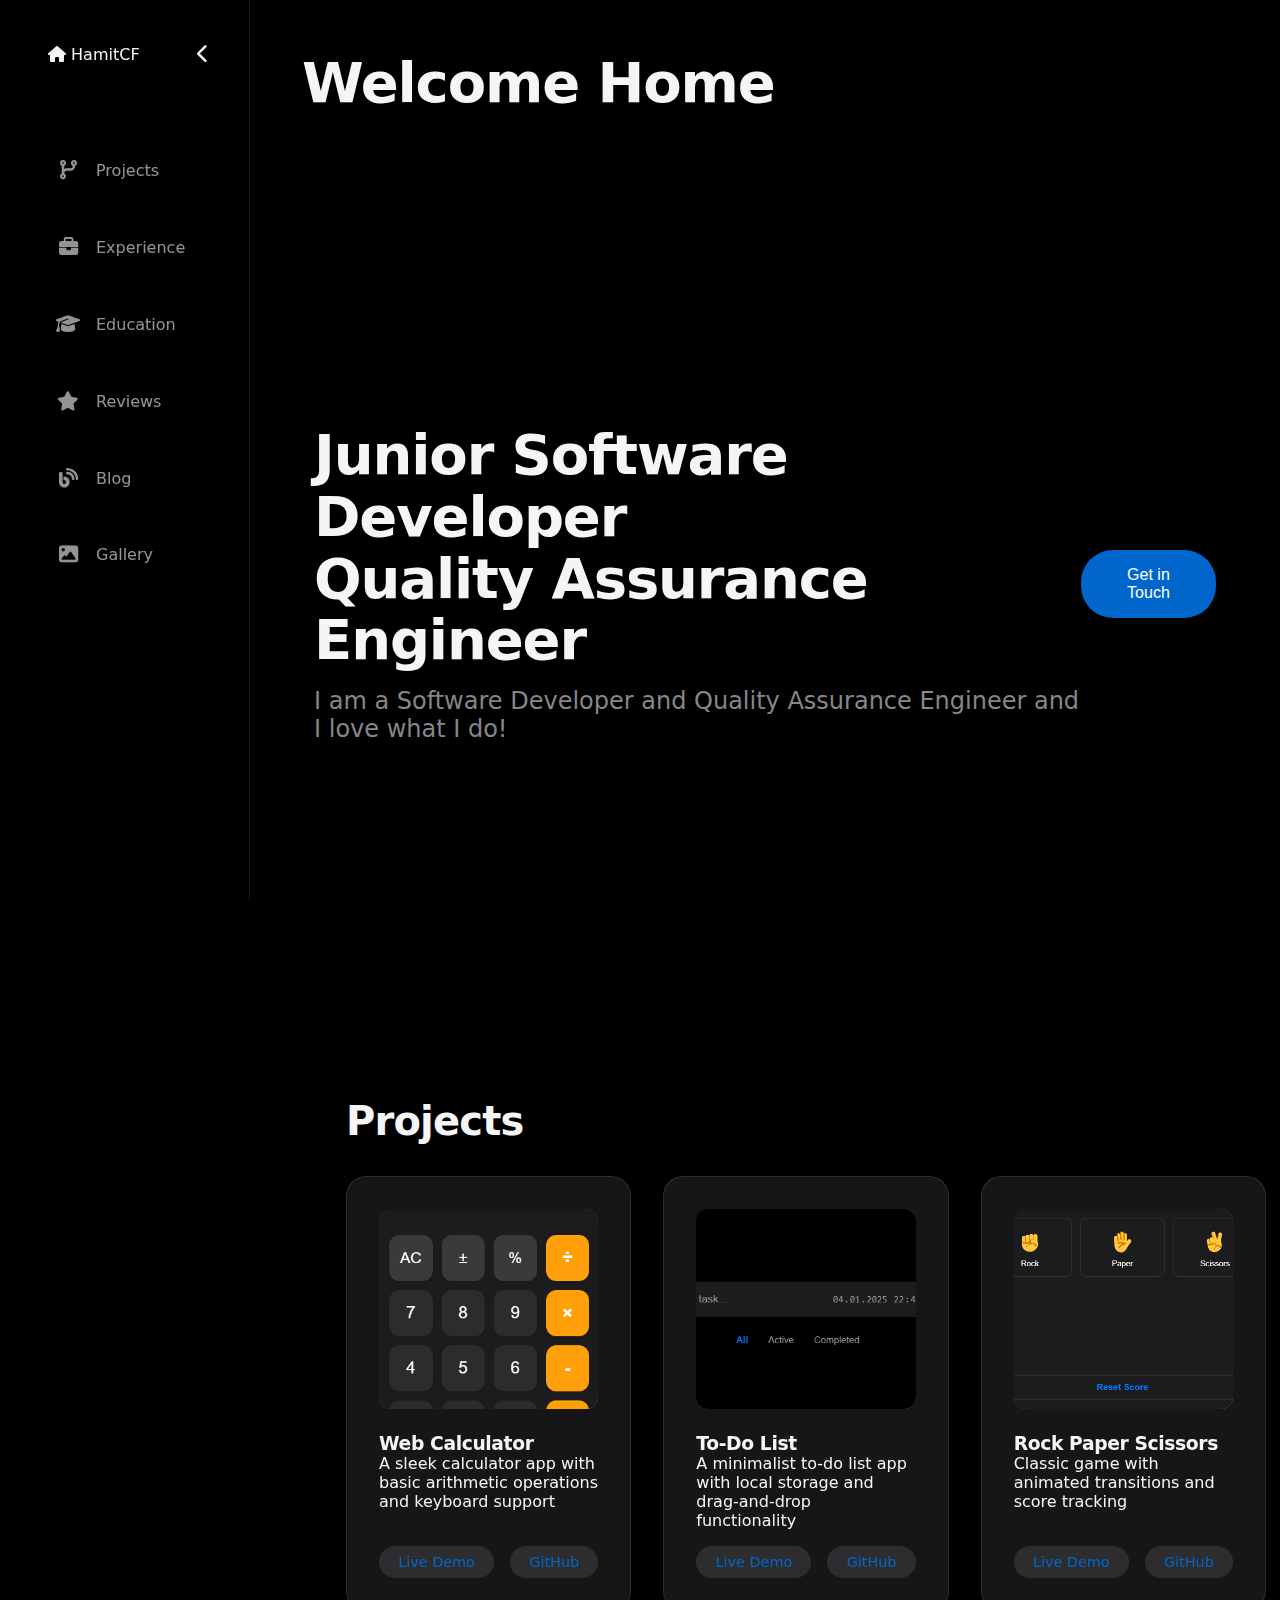
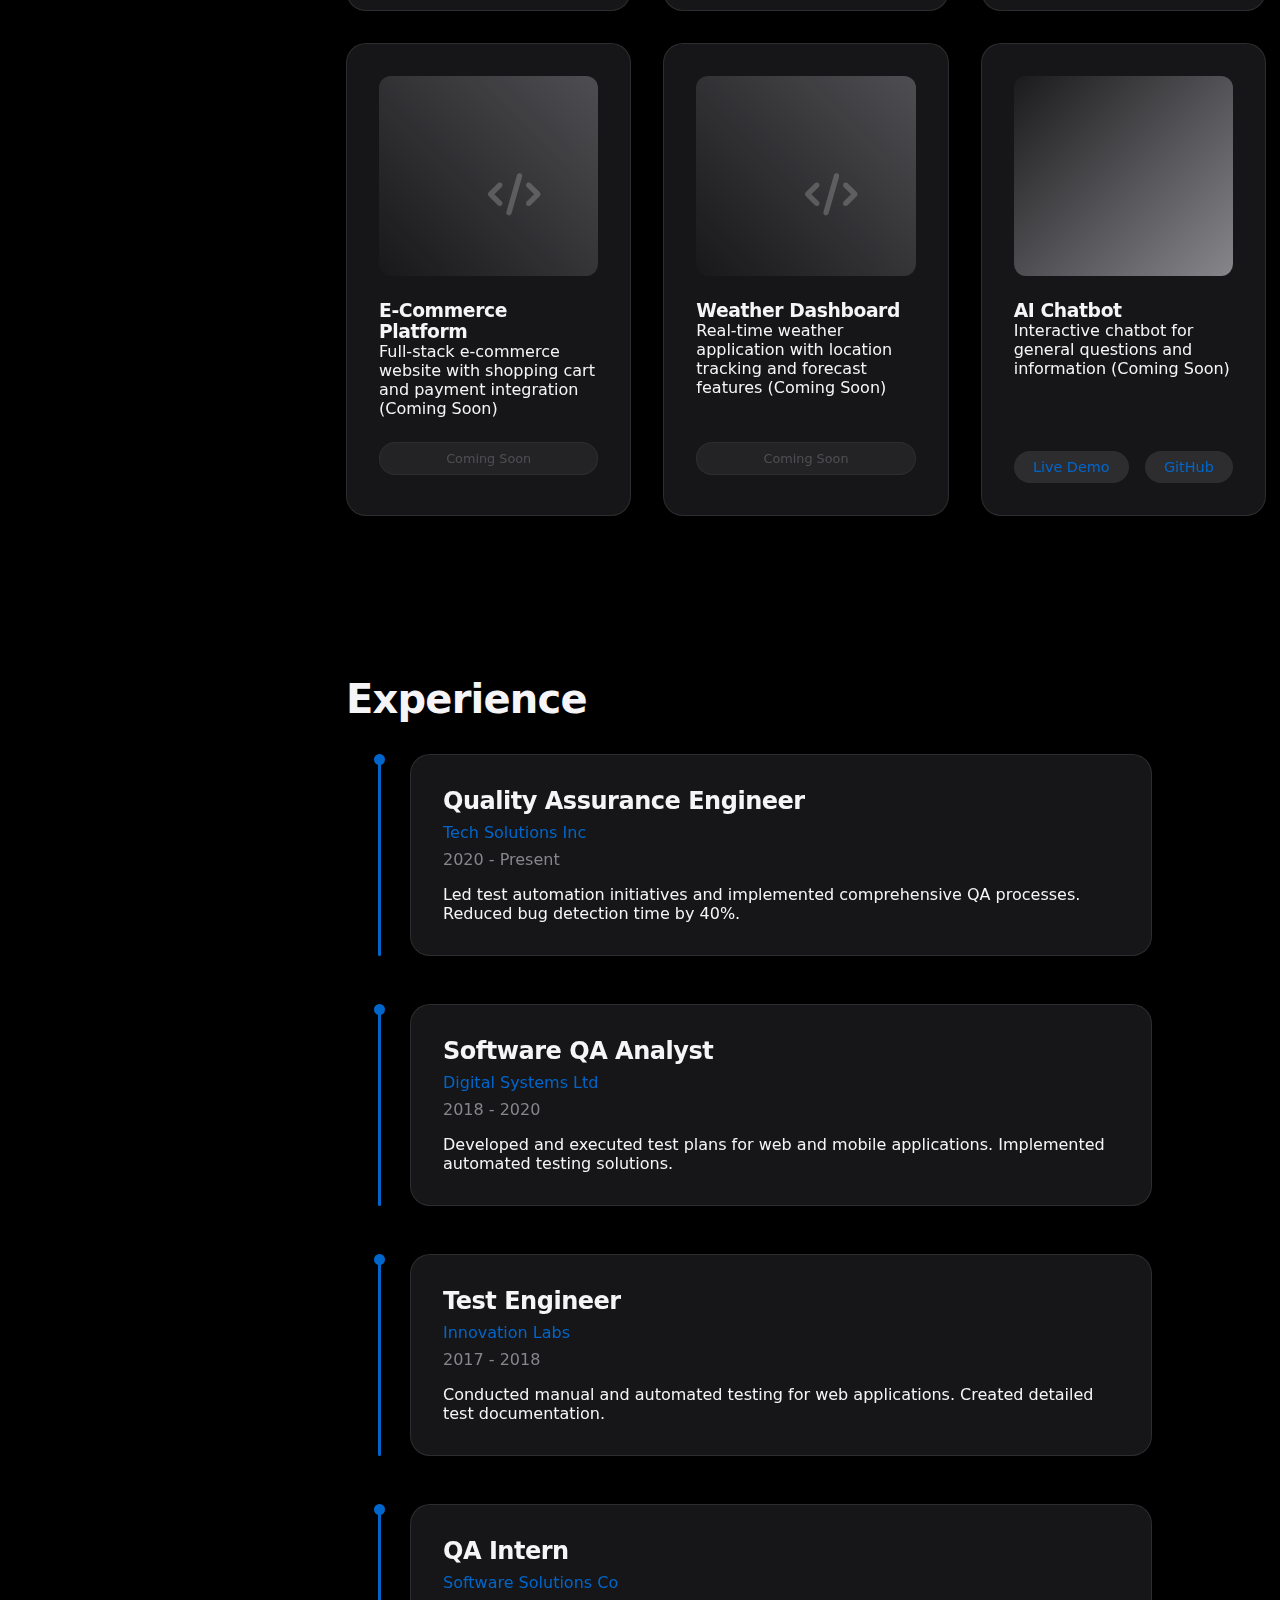
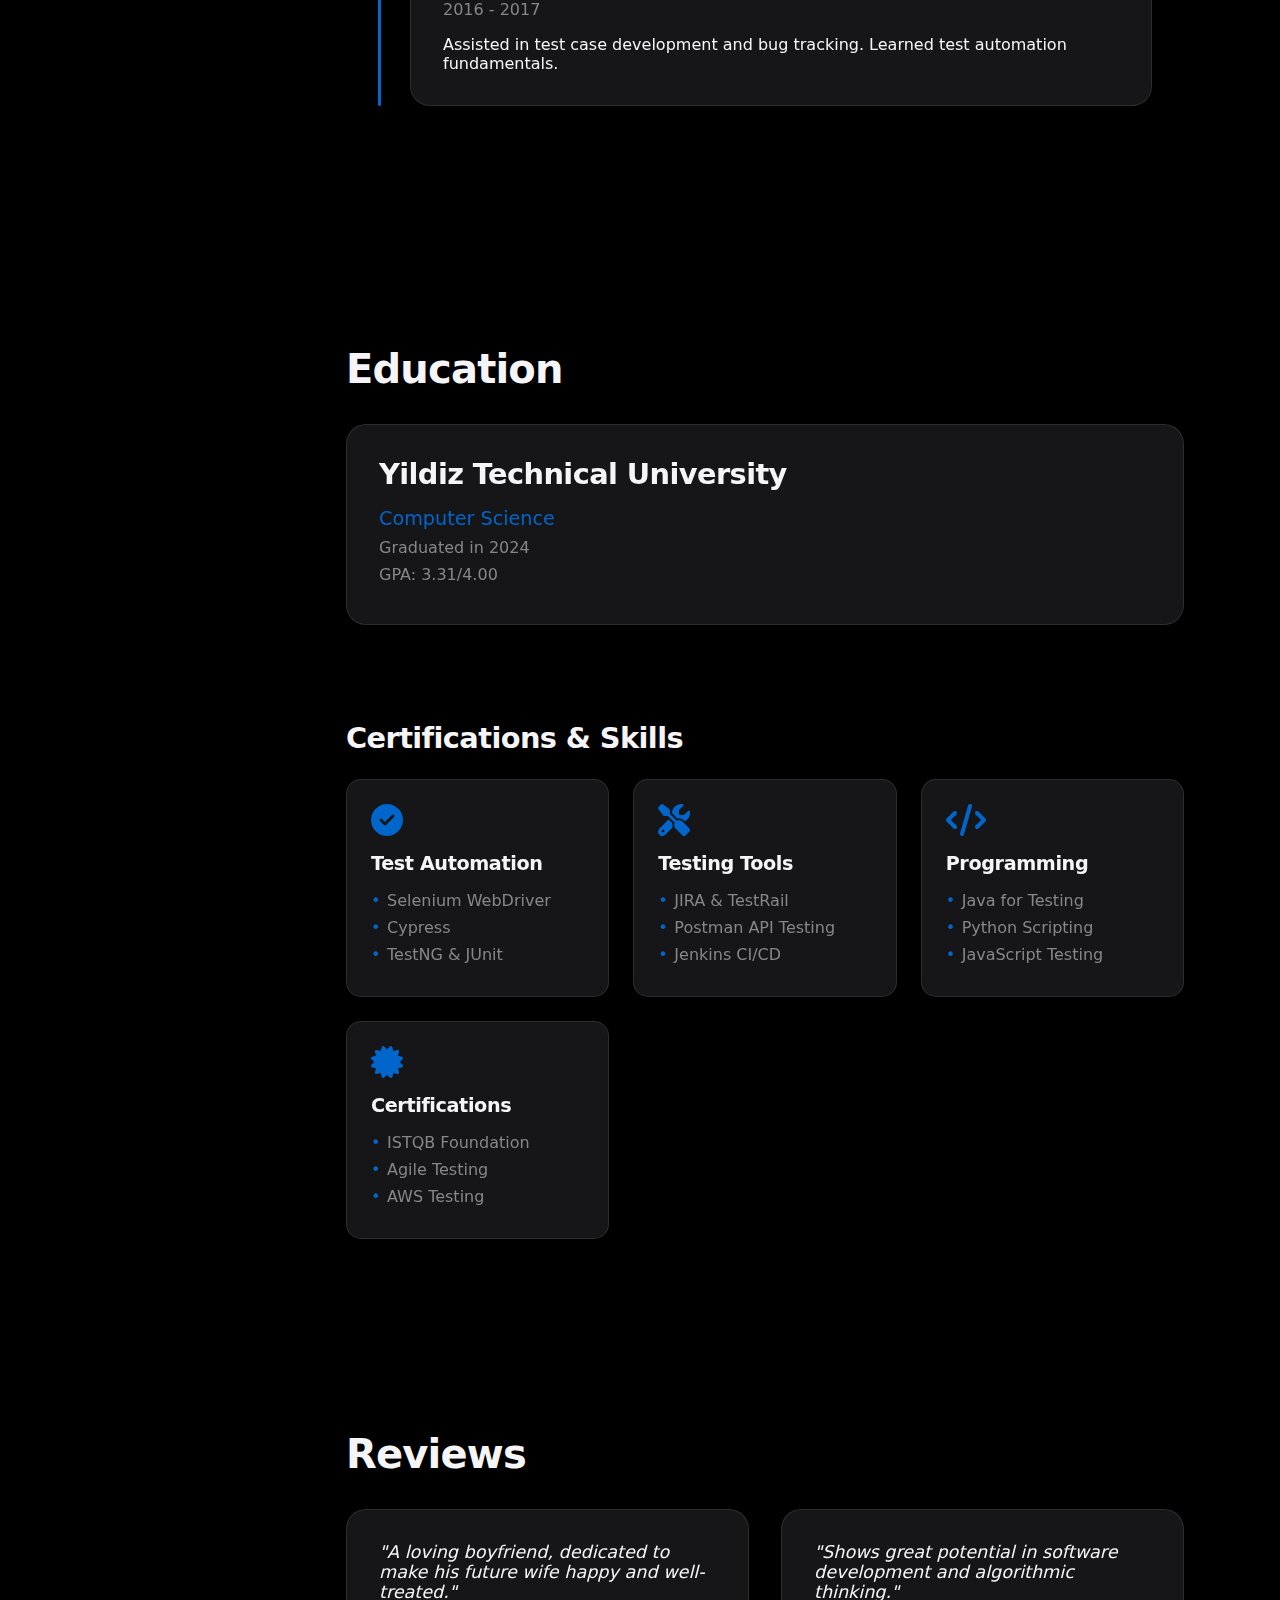
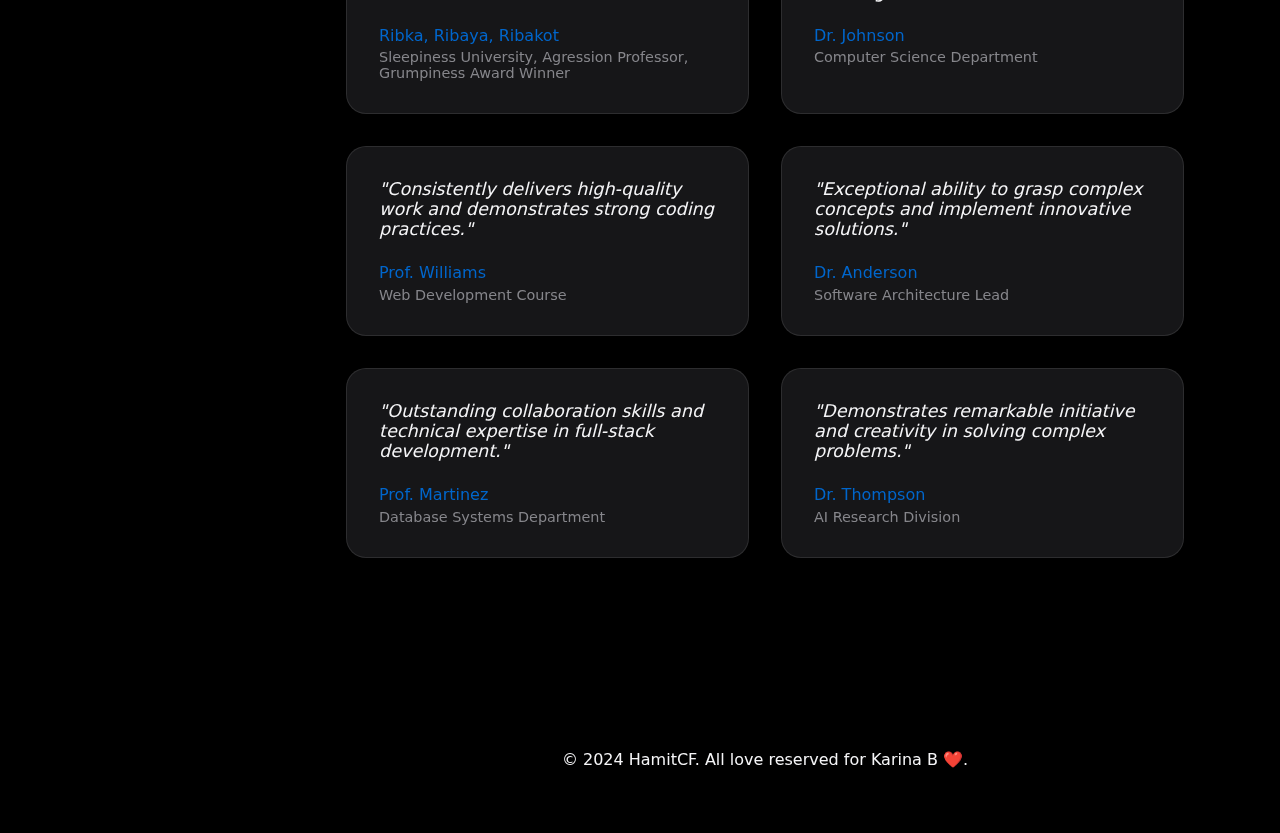
==== commit 4361b7d7: "update index.html" ====
--- a/index.html
+++ b/index.html
@@ -118,12 +118,16 @@
                             <span class="project-link-disabled">Coming Soon</span>
                         </div>
                     </div>
-                    <div class="project-card upcoming">
-                        <div class="project-image upcoming-img"></div>
-                        <h3>Another Perfect Idea</h3>
-                        <p>Its going to be awesome! <br> (Coming Soon)</p>
-                        <div class="project-links">
-                            <span class="project-link-disabled">Coming Soon</span>
+                    <div class="project-card">
+                        <div class="project-image">
+                            <img src="assets/projects/chatbot.png" alt="AI chatbot Project" loading="lazy">
+                        </div>
+                        <h3>AI Chatbot</h3>
+                        <p>Interactive chatbot for general questions and information (Coming Soon)</p>
+                        <div class="project-links">
+                            <!-- <span class="project-link-disabled">Coming Soon</span> -->
+                            <a href="hamitcfchatbot.netlify.app" class="project-link">Live Demo</a>
+                            <a href="https://github.com/hamitcf1/web2.2/tree/main/chatbot" class="project-link">GitHub</a>
                         </div>
                     </div>
                 </div>
